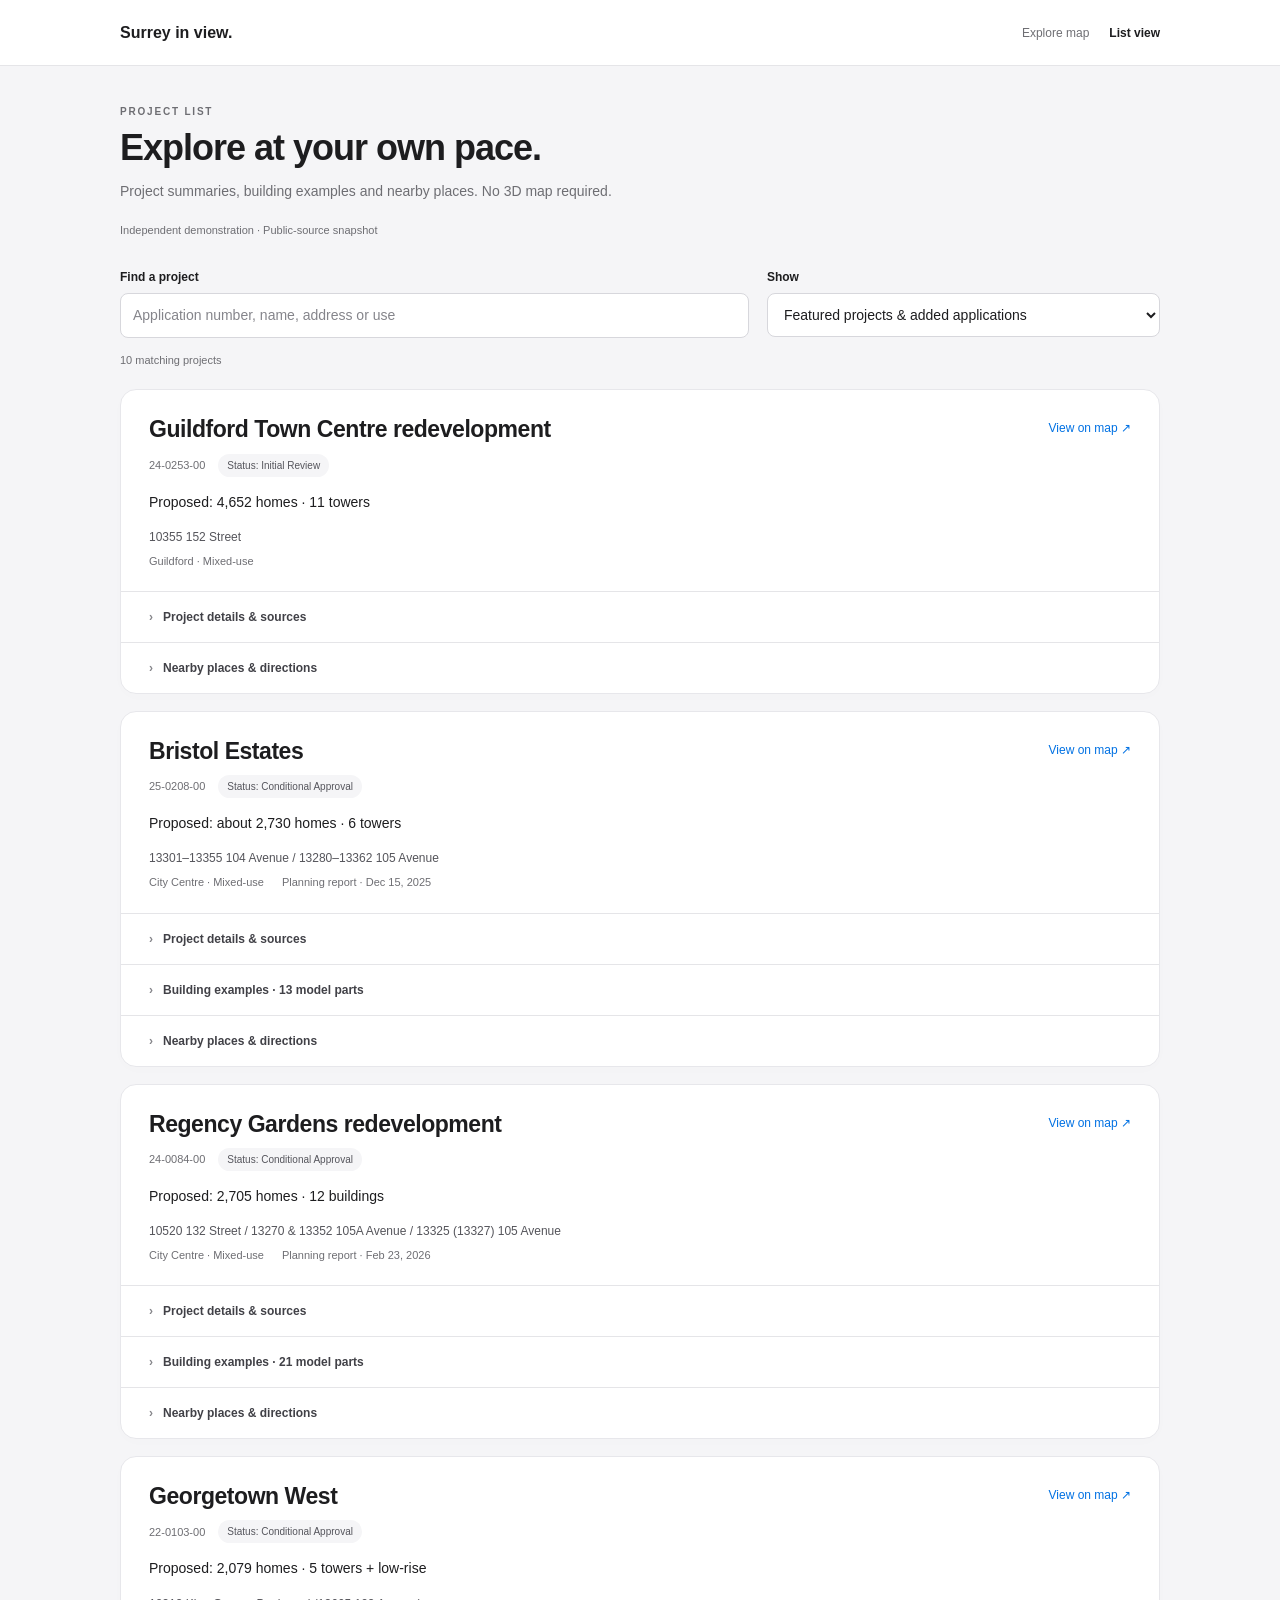
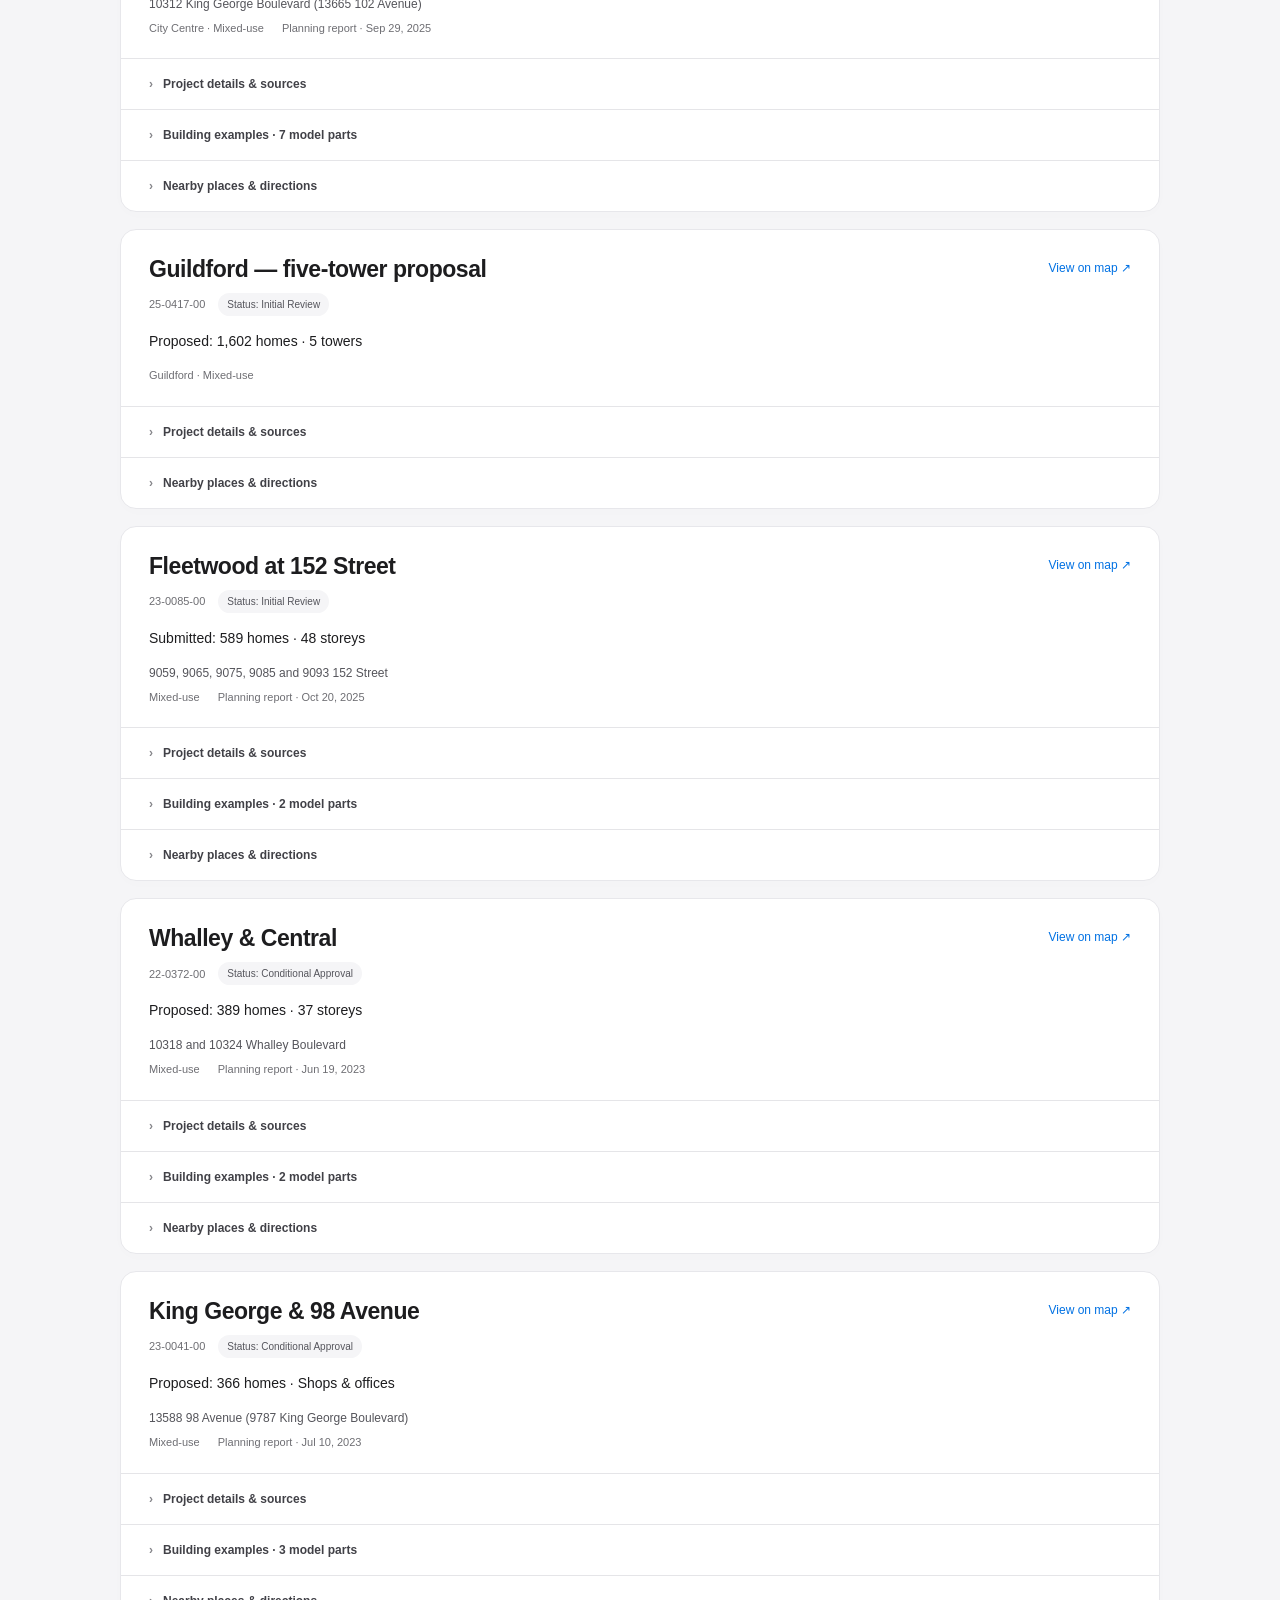
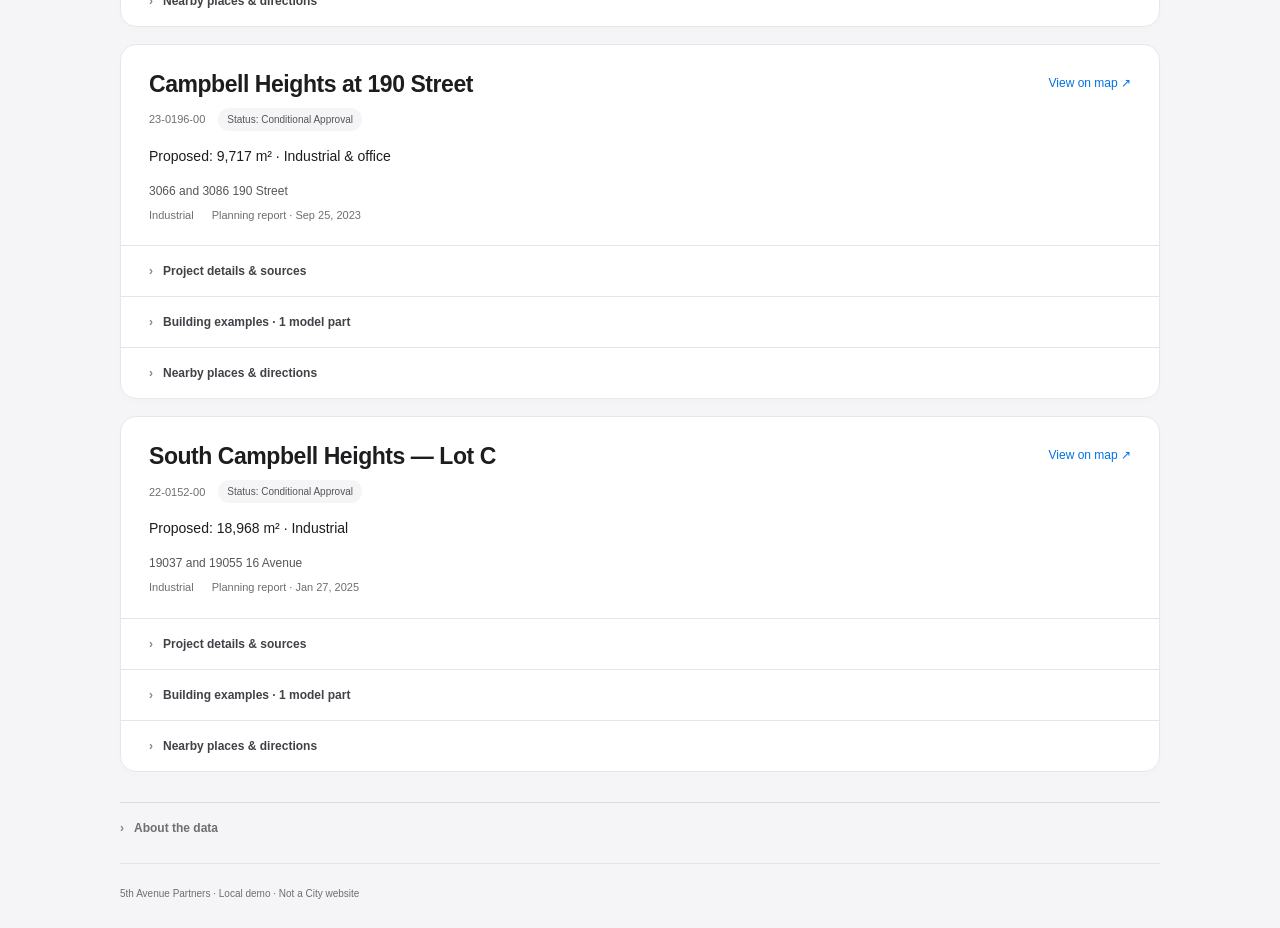
==== accessible.html @ 63f755ad "Publish read-only Surrey in view demonstration" ====
<!doctype html>
<html lang="en">
<head><meta name="robots" content="noindex,nofollow,noarchive">
  <meta charset="utf-8"><meta name="viewport" content="width=device-width,initial-scale=1">
  <title>Surrey in view · Project list</title><link rel="icon" href="data:,">
  <link rel="stylesheet" href="accessible.css"><script defer src="demo-publishing.js"></script><script defer src="nearby.js?v=20260929parks"></script><script defer src="travel-links.js"></script><script defer src="accessible.js?v=20260929parks"></script>
</head>
<body>
  <a class="skip" href="#content">Skip to project list</a>
  <header><a class="brand" href="./" data-map-link>Surrey in view.</a><nav aria-label="Demo pages"><a href="./" data-map-link>Explore map</a><a href="accessible.html" aria-current="page">List view</a></nav></header>
  <main id="content" tabindex="-1">
    <section class="intro"><p class="eyebrow">PROJECT LIST</p><h1>Explore at your own pace.</h1><p>Project summaries, building examples and nearby places. No 3D map required.</p><p id="revision" class="revision" role="status">Loading published data…</p></section>
    <section class="filters" aria-label="Find a project"><div><label for="search">Find a project</label><input type="search" id="search" placeholder="Application number, name, address or use" autocomplete="off"></div><div><label for="filter">Show</label><select id="filter"><option value="models">Featured projects & added applications</option><option value="all">All application snapshots</option></select></div></section>
    <p id="result-count" class="result-count" role="status" aria-live="polite"></p>
    <div id="project-list" aria-busy="true"></div><button id="more" type="button" hidden>Show more projects</button>
    <details class="about"><summary>About the data</summary><div><p>This is an independent demonstration, not a City website. Application records, planning reports and approximate building samples can describe different dates or stages. The samples are not approved designs or the RFP’s final project list.</p><p>Floor areas are proposed project totals, not available leasing space. Nearby distances use approximate reference points, not entrances or travel times. A published accessible bus-stop flag does not establish an accessible route to the stop.</p><p><a href="data/proposed-building-sources.json">Model sources</a> · <a href="data/amenity-sources.json">Amenity sources</a> · <a href="data/transport-sources.json">Transport sources</a></p></div></details>
  </main>
  <footer>5th Avenue Partners · Local demo · Not a City website</footer>
</body>
</html>
---- accessible.css ----
:root{font-family:-apple-system,BlinkMacSystemFont,"Segoe UI",sans-serif;color:#1d1d1f;background:#f5f5f7;font-synthesis:none;line-height:1.5;font-size:15px;--muted:#6e6e73;--blue:#0071e3;--line:#e5e5e8}*{box-sizing:border-box}body{margin:0}a{color:var(--blue)}a:focus-visible,button:focus-visible,input:focus-visible,select:focus-visible,summary:focus-visible{outline:3px solid #0071e377;outline-offset:4px}.skip{position:fixed;top:-100px;left:14px;z-index:10;background:white;padding:12px 16px;border-radius:8px}.skip:focus{top:10px}header{min-height:66px;display:flex;align-items:center;justify-content:space-between;gap:24px;padding:14px max(24px,calc((100vw - 1040px)/2));background:#fff;border-bottom:1px solid var(--line)}.brand{font-size:16px;font-weight:650;color:inherit;text-decoration:none;white-space:nowrap}nav{display:flex;gap:20px;flex-wrap:wrap}nav a{font-size:12px;text-decoration:none;color:var(--muted)}nav a[aria-current]{color:#1d1d1f;font-weight:600}nav a:hover{color:var(--blue)}main{max-width:1040px;margin:0 auto;padding:38px 0 0}.intro{max-width:760px}.eyebrow{font-size:10px;letter-spacing:1.8px;font-weight:600;color:var(--muted);margin:0 0 8px}h1{font-size:clamp(28px,4vw,36px);line-height:1.18;letter-spacing:-1px;font-weight:650;margin:0 0 12px}.intro>p:not(.eyebrow){font-size:14px;color:var(--muted);margin:0 0 14px}.intro .revision{font-size:11px!important;margin:20px 0 0!important}.revision.error{color:#a12e26!important}.filters{display:grid;grid-template-columns:1.6fr 1fr;gap:18px;margin:29px 0 14px}label{display:block;font-size:12px;font-weight:550;margin-bottom:7px}input,select{display:block;width:100%;padding:11px 12px;border:1px solid #d7d7dc;border-radius:8px;font:inherit;font-size:14px;background:white;color:inherit;min-height:44px}input::placeholder{color:#85858b}.result-count{font-size:11px;color:var(--muted);margin:0 0 21px}.project-card{background:white;border:1px solid #e7e7eb;border-radius:16px;margin:17px 0;overflow:hidden;box-shadow:0 3px 15px #11111103}.card-intro{padding:25px 28px 22px}.card-heading{display:flex;justify-content:space-between;align-items:flex-start;gap:18px}.card-heading h2{font-size:23px;line-height:1.22;letter-spacing:-.45px;font-weight:620;margin:0}.map-link{font-size:12px;white-space:nowrap;text-decoration:none;padding:4px 0}.map-link:hover{text-decoration:underline}.record-line{display:flex;gap:8px 13px;align-items:center;flex-wrap:wrap;font-size:11px;color:var(--muted);margin:10px 0 14px}.status{display:inline-block;border-radius:20px;background:#f5f5f7;color:#55555c;padding:4px 9px;font-size:10px}.record-line .staff-label{color:#526e8a}.project-summary{font-size:14px;line-height:1.65;margin:0;max-width:850px}.profile-meta{display:flex;gap:7px 18px;flex-wrap:wrap;margin:14px 0 0;font-size:11px;color:var(--muted)}.profile-meta p{margin:0}.profile-meta p.address{flex-basis:100%;font-size:12px;color:#55555b}details{border-top:1px solid var(--line)}summary{cursor:pointer;list-style:none;padding:16px 28px;font-size:12px;font-weight:550;color:#414147}summary::-webkit-details-marker{display:none}summary:before{content:'›';display:inline-block;margin-right:10px;color:#86868b;transform:rotate(0);transition:transform .15s}details[open]>summary:before{transform:rotate(90deg)}.detail-content{padding:0 28px 23px;font-size:12px;line-height:1.65}.detail-content>p{margin:4px 0 13px}.detail-content h3{font-size:13px;font-weight:600;margin:19px 0 6px}.detail-content h3:first-child{margin-top:0}.source-links{display:flex;gap:9px 19px;flex-wrap:wrap;font-size:12px}.source-links a{text-decoration:none}.source-links a:hover{text-decoration:underline}.muted{color:var(--muted)}.model-list,.nearby-list{list-style:none;padding:0;margin:0}.model-list>li,.nearby-list>li{padding:17px 0;border-bottom:1px solid #ededf0}.model-list>li:first-child,.nearby-list>li:first-child{padding-top:3px}.model-list>li:last-child,.nearby-list>li:last-child{border-bottom:0;padding-bottom:0}.model-list strong,.nearby-list strong{display:block;font-size:13px;font-weight:600}.model-list p,.nearby-list p{font-size:12px;line-height:1.6;margin:7px 0}.model-stat{color:#52525a}.model-caveat,.route-caveat{color:var(--muted);font-size:11px!important}.directions{display:flex;flex-wrap:wrap;gap:9px;margin-top:11px}.directions a{background:#f5f5f7;border:1px solid #e3e3e8;border-radius:7px;padding:7px 11px;color:var(--blue);font-size:11px;text-decoration:none}.directions a:hover{background:#edf5ff}.bus-flags{display:grid;grid-template-columns:max-content 1fr;gap:4px 12px;margin:11px 0;font-size:11px}.bus-flags dt{color:var(--muted)}.bus-flags dd{margin:0}.empty{padding:22px 0;font-size:13px;color:var(--muted)}button{font:inherit;font-size:13px;color:#1d1d1f;background:white;border:1px solid #d7d7dc;border-radius:8px;padding:11px 18px;cursor:pointer}button:hover{background:#ededf0}#more{display:block;margin:24px auto}.about{border-top:1px solid #dddde2;margin:30px 0 10px}.about summary{padding:16px 0;font-size:12px;color:var(--muted)}.about>div{font-size:12px;line-height:1.7;color:var(--muted);max-width:890px;padding-bottom:10px}.about p{margin:0 0 12px}footer{max-width:1040px;margin:0 auto;border-top:1px solid var(--line);padding:22px 0 27px;font-size:10px;color:var(--muted)}[hidden]{display:none!important}@media(max-width:1100px){main{padding:33px 24px 0}footer{margin:0 24px}}@media(max-width:650px){header{align-items:flex-start;flex-direction:column;gap:13px;padding:17px 18px}nav{gap:11px 18px}nav a{font-size:11px}main{padding:27px 16px 0}.filters{grid-template-columns:1fr;gap:14px;margin-top:25px}.intro>p:not(.eyebrow){font-size:13px}.card-intro{padding:23px 20px 19px}.card-heading{flex-direction:column;gap:8px}.card-heading h2{font-size:21px}.map-link{font-size:11px}.record-line{margin-top:9px}.project-summary{font-size:13px}summary{padding:15px 20px}.detail-content{padding:0 20px 20px}.bus-flags{grid-template-columns:1fr;gap:2px}.bus-flags dd{margin-bottom:5px}.directions{gap:7px}.directions a{padding:8px 9px}.profile-meta{gap:7px 12px}footer{margin:0 16px}}@media(prefers-reduced-motion:reduce){*{transition:none!important}}
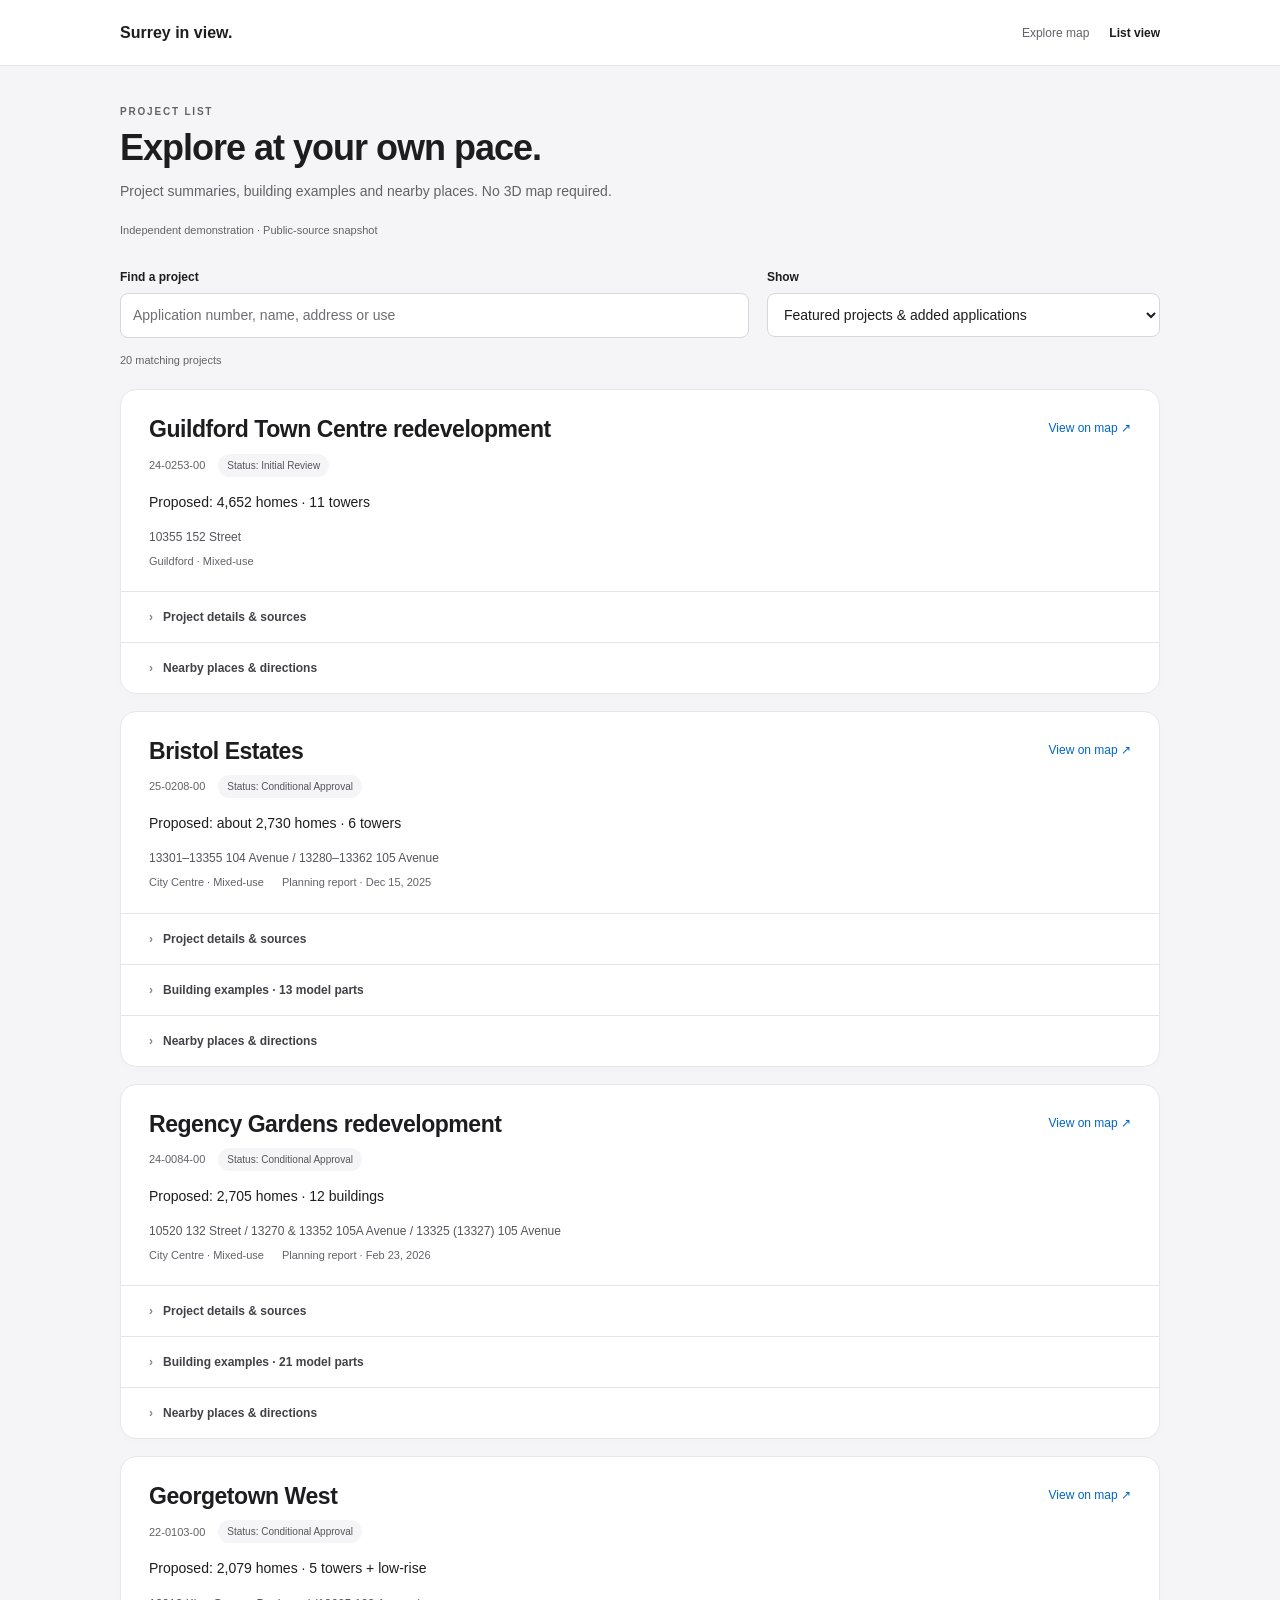
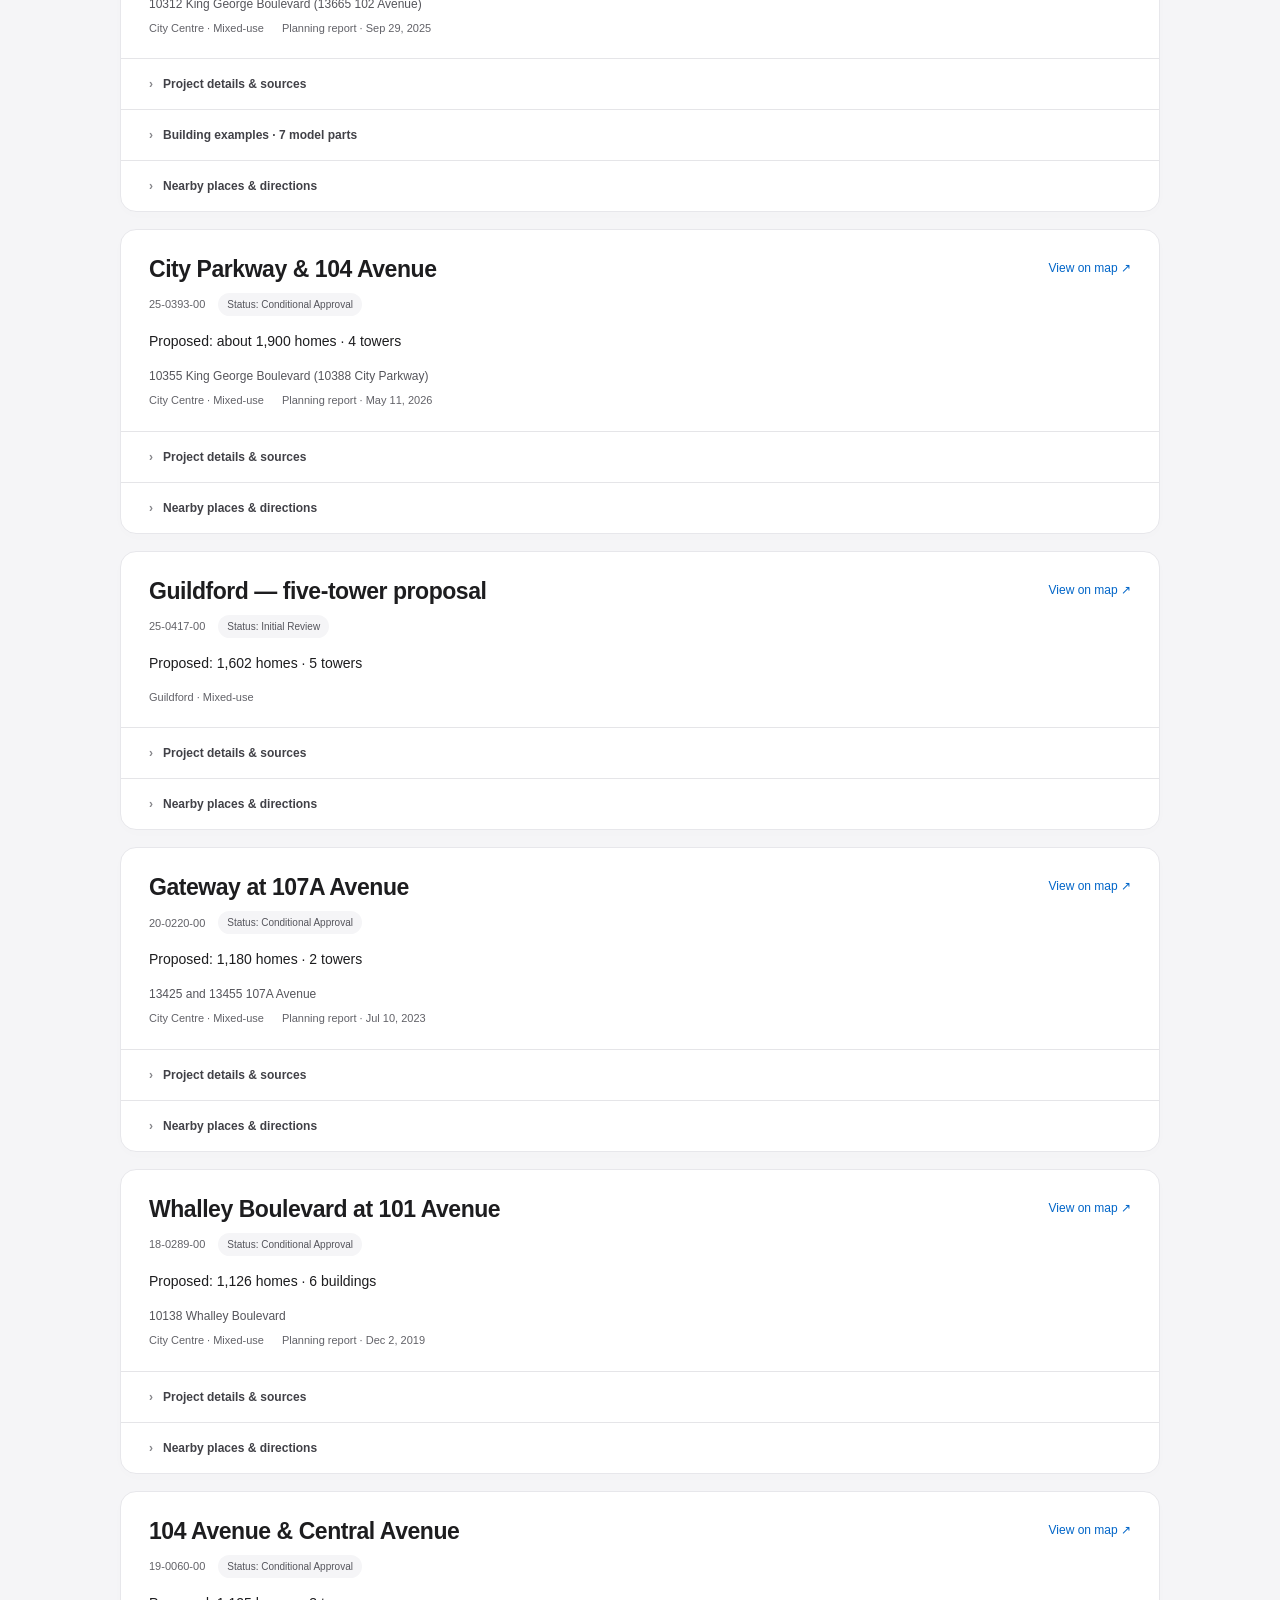
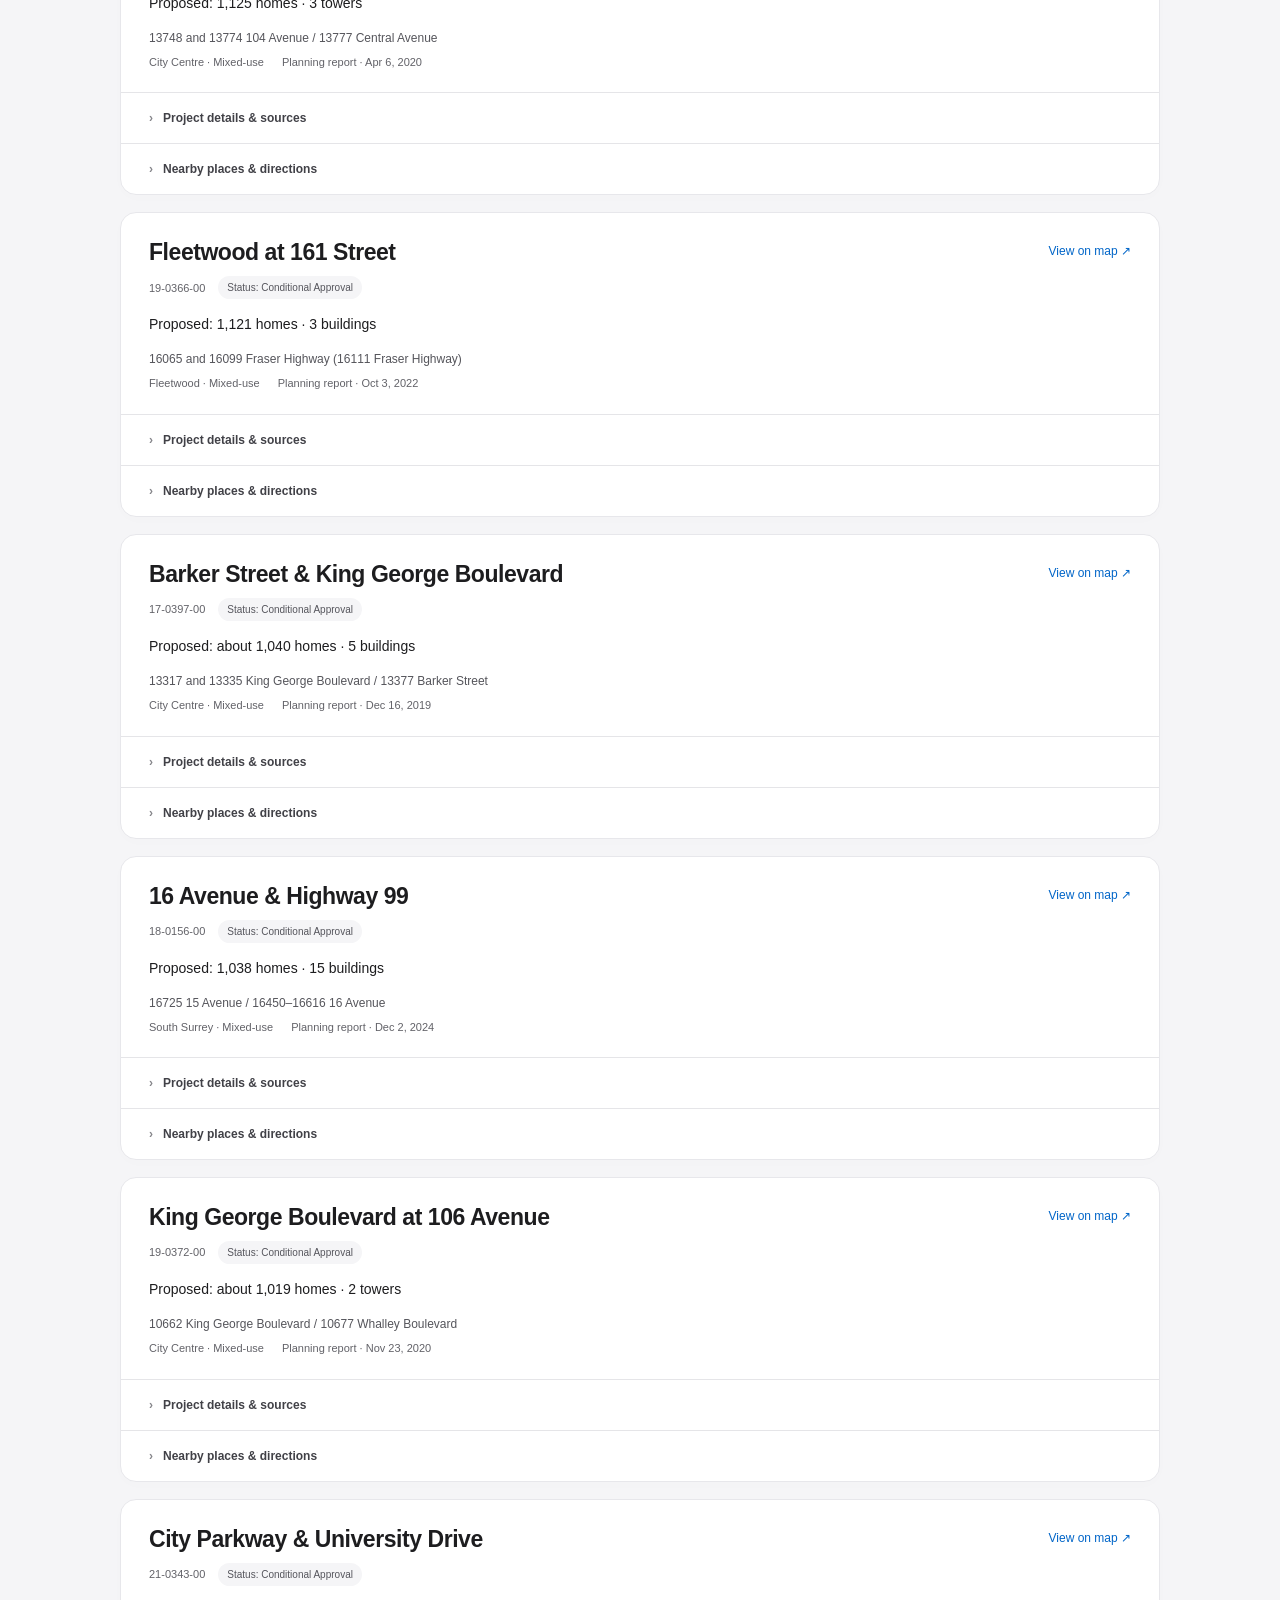
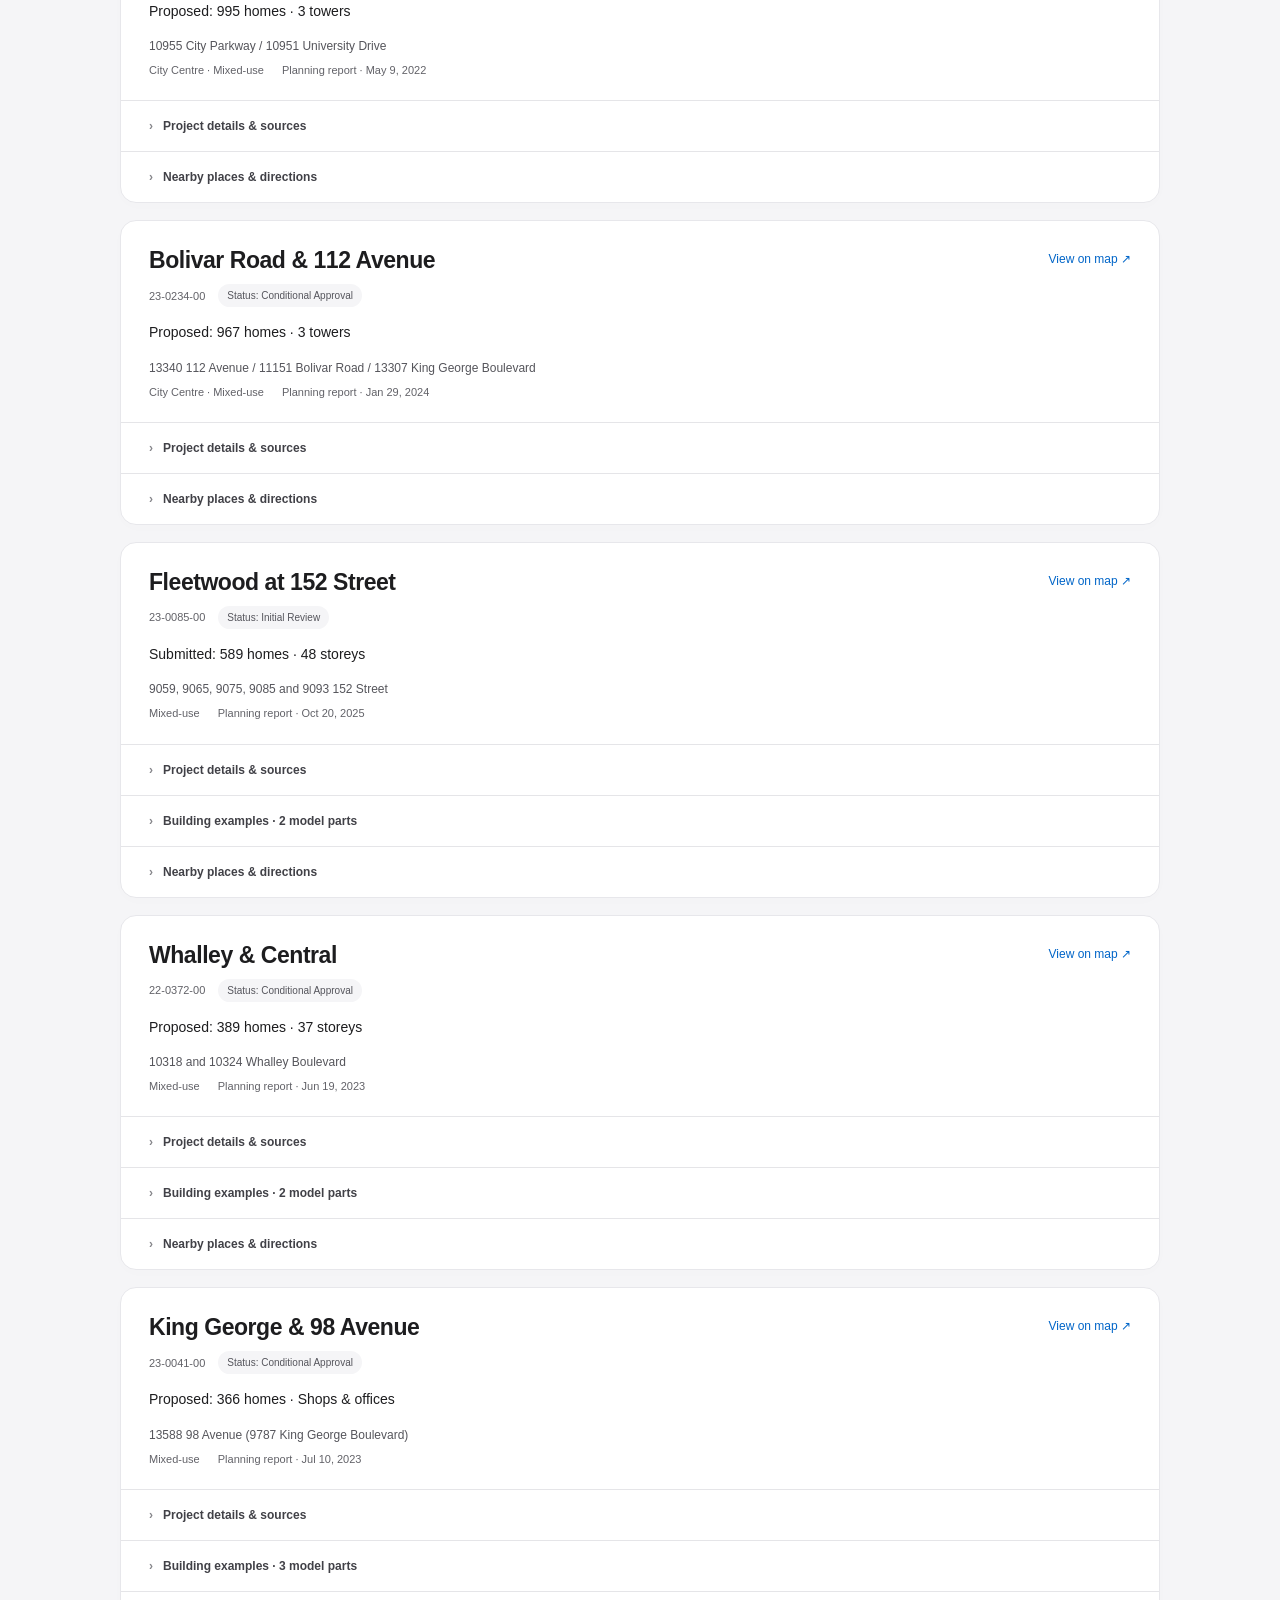
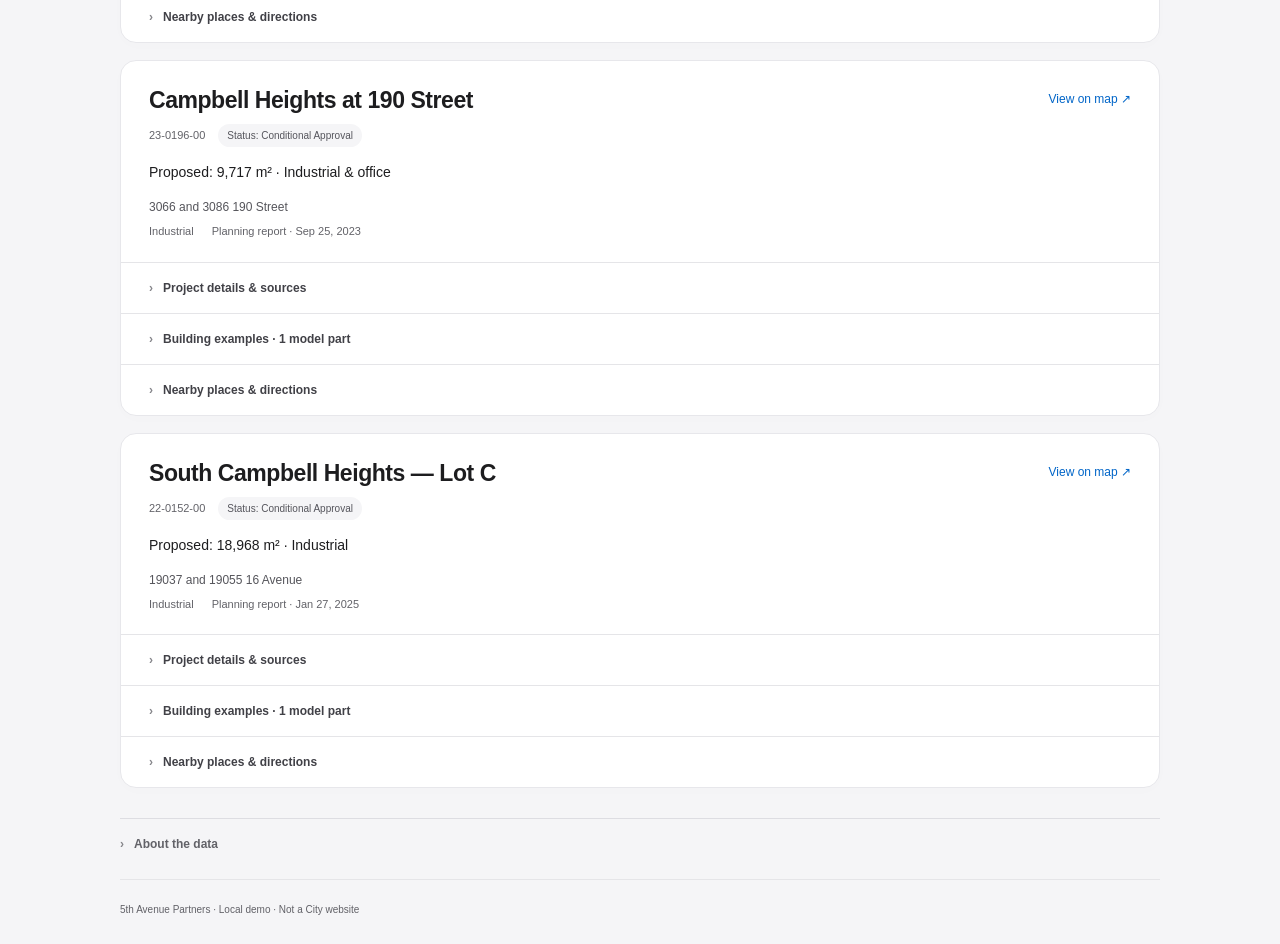
==== commit 49dae5d8: "Expand featured projects and improve mobile accessibility" ====
--- a/accessible.html
+++ b/accessible.html
@@ -3,7 +3,7 @@
 <head><meta name="robots" content="noindex,nofollow,noarchive">
   <meta charset="utf-8"><meta name="viewport" content="width=device-width,initial-scale=1">
   <title>Surrey in view · Project list</title><link rel="icon" href="data:,">
-  <link rel="stylesheet" href="accessible.css"><script defer src="demo-publishing.js"></script><script defer src="nearby.js?v=20260929parks"></script><script defer src="travel-links.js"></script><script defer src="accessible.js?v=20260929parks"></script>
+  <link rel="stylesheet" href="accessible.css?v=mobile-aa-final-20260929"><script defer src="demo-publishing.js"></script><script defer src="nearby.js?v=20260929parks"></script><script defer src="travel-links.js"></script><script defer src="accessible.js?v=mobile-aa-final-20260929"></script>
 </head>
 <body>
   <a class="skip" href="#content">Skip to project list</a>
@@ -14,7 +14,7 @@
     <p id="result-count" class="result-count" role="status" aria-live="polite"></p>
     <div id="project-list" aria-busy="true"></div><button id="more" type="button" hidden>Show more projects</button>
     <details class="about"><summary>About the data</summary><div><p>This is an independent demonstration, not a City website. Application records, planning reports and approximate building samples can describe different dates or stages. The samples are not approved designs or the RFP’s final project list.</p><p>Floor areas are proposed project totals, not available leasing space. Nearby distances use approximate reference points, not entrances or travel times. A published accessible bus-stop flag does not establish an accessible route to the stop.</p><p><a href="data/proposed-building-sources.json">Model sources</a> · <a href="data/amenity-sources.json">Amenity sources</a> · <a href="data/transport-sources.json">Transport sources</a></p></div></details>
-  </main>
+  <noscript><p>JavaScript is needed to load the project list. <a href="data/developments.geojson">Download the public project data</a>.</p></noscript></main>
   <footer>5th Avenue Partners · Local demo · Not a City website</footer>
 </body>
 </html>
--- a/accessible.css
+++ b/accessible.css
@@ -1 +1,9 @@
-:root{font-family:-apple-system,BlinkMacSystemFont,"Segoe UI",sans-serif;color:#1d1d1f;background:#f5f5f7;font-synthesis:none;line-height:1.5;font-size:15px;--muted:#6e6e73;--blue:#0071e3;--line:#e5e5e8}*{box-sizing:border-box}body{margin:0}a{color:var(--blue)}a:focus-visible,button:focus-visible,input:focus-visible,select:focus-visible,summary:focus-visible{outline:3px solid #0071e377;outline-offset:4px}.skip{position:fixed;top:-100px;left:14px;z-index:10;background:white;padding:12px 16px;border-radius:8px}.skip:focus{top:10px}header{min-height:66px;display:flex;align-items:center;justify-content:space-between;gap:24px;padding:14px max(24px,calc((100vw - 1040px)/2));background:#fff;border-bottom:1px solid var(--line)}.brand{font-size:16px;font-weight:650;color:inherit;text-decoration:none;white-space:nowrap}nav{display:flex;gap:20px;flex-wrap:wrap}nav a{font-size:12px;text-decoration:none;color:var(--muted)}nav a[aria-current]{color:#1d1d1f;font-weight:600}nav a:hover{color:var(--blue)}main{max-width:1040px;margin:0 auto;padding:38px 0 0}.intro{max-width:760px}.eyebrow{font-size:10px;letter-spacing:1.8px;font-weight:600;color:var(--muted);margin:0 0 8px}h1{font-size:clamp(28px,4vw,36px);line-height:1.18;letter-spacing:-1px;font-weight:650;margin:0 0 12px}.intro>p:not(.eyebrow){font-size:14px;color:var(--muted);margin:0 0 14px}.intro .revision{font-size:11px!important;margin:20px 0 0!important}.revision.error{color:#a12e26!important}.filters{display:grid;grid-template-columns:1.6fr 1fr;gap:18px;margin:29px 0 14px}label{display:block;font-size:12px;font-weight:550;margin-bottom:7px}input,select{display:block;width:100%;padding:11px 12px;border:1px solid #d7d7dc;border-radius:8px;font:inherit;font-size:14px;background:white;color:inherit;min-height:44px}input::placeholder{color:#85858b}.result-count{font-size:11px;color:var(--muted);margin:0 0 21px}.project-card{background:white;border:1px solid #e7e7eb;border-radius:16px;margin:17px 0;overflow:hidden;box-shadow:0 3px 15px #11111103}.card-intro{padding:25px 28px 22px}.card-heading{display:flex;justify-content:space-between;align-items:flex-start;gap:18px}.card-heading h2{font-size:23px;line-height:1.22;letter-spacing:-.45px;font-weight:620;margin:0}.map-link{font-size:12px;white-space:nowrap;text-decoration:none;padding:4px 0}.map-link:hover{text-decoration:underline}.record-line{display:flex;gap:8px 13px;align-items:center;flex-wrap:wrap;font-size:11px;color:var(--muted);margin:10px 0 14px}.status{display:inline-block;border-radius:20px;background:#f5f5f7;color:#55555c;padding:4px 9px;font-size:10px}.record-line .staff-label{color:#526e8a}.project-summary{font-size:14px;line-height:1.65;margin:0;max-width:850px}.profile-meta{display:flex;gap:7px 18px;flex-wrap:wrap;margin:14px 0 0;font-size:11px;color:var(--muted)}.profile-meta p{margin:0}.profile-meta p.address{flex-basis:100%;font-size:12px;color:#55555b}details{border-top:1px solid var(--line)}summary{cursor:pointer;list-style:none;padding:16px 28px;font-size:12px;font-weight:550;color:#414147}summary::-webkit-details-marker{display:none}summary:before{content:'›';display:inline-block;margin-right:10px;color:#86868b;transform:rotate(0);transition:transform .15s}details[open]>summary:before{transform:rotate(90deg)}.detail-content{padding:0 28px 23px;font-size:12px;line-height:1.65}.detail-content>p{margin:4px 0 13px}.detail-content h3{font-size:13px;font-weight:600;margin:19px 0 6px}.detail-content h3:first-child{margin-top:0}.source-links{display:flex;gap:9px 19px;flex-wrap:wrap;font-size:12px}.source-links a{text-decoration:none}.source-links a:hover{text-decoration:underline}.muted{color:var(--muted)}.model-list,.nearby-list{list-style:none;padding:0;margin:0}.model-list>li,.nearby-list>li{padding:17px 0;border-bottom:1px solid #ededf0}.model-list>li:first-child,.nearby-list>li:first-child{padding-top:3px}.model-list>li:last-child,.nearby-list>li:last-child{border-bottom:0;padding-bottom:0}.model-list strong,.nearby-list strong{display:block;font-size:13px;font-weight:600}.model-list p,.nearby-list p{font-size:12px;line-height:1.6;margin:7px 0}.model-stat{color:#52525a}.model-caveat,.route-caveat{color:var(--muted);font-size:11px!important}.directions{display:flex;flex-wrap:wrap;gap:9px;margin-top:11px}.directions a{background:#f5f5f7;border:1px solid #e3e3e8;border-radius:7px;padding:7px 11px;color:var(--blue);font-size:11px;text-decoration:none}.directions a:hover{background:#edf5ff}.bus-flags{display:grid;grid-template-columns:max-content 1fr;gap:4px 12px;margin:11px 0;font-size:11px}.bus-flags dt{color:var(--muted)}.bus-flags dd{margin:0}.empty{padding:22px 0;font-size:13px;color:var(--muted)}button{font:inherit;font-size:13px;color:#1d1d1f;background:white;border:1px solid #d7d7dc;border-radius:8px;padding:11px 18px;cursor:pointer}button:hover{background:#ededf0}#more{display:block;margin:24px auto}.about{border-top:1px solid #dddde2;margin:30px 0 10px}.about summary{padding:16px 0;font-size:12px;color:var(--muted)}.about>div{font-size:12px;line-height:1.7;color:var(--muted);max-width:890px;padding-bottom:10px}.about p{margin:0 0 12px}footer{max-width:1040px;margin:0 auto;border-top:1px solid var(--line);padding:22px 0 27px;font-size:10px;color:var(--muted)}[hidden]{display:none!important}@media(max-width:1100px){main{padding:33px 24px 0}footer{margin:0 24px}}@media(max-width:650px){header{align-items:flex-start;flex-direction:column;gap:13px;padding:17px 18px}nav{gap:11px 18px}nav a{font-size:11px}main{padding:27px 16px 0}.filters{grid-template-columns:1fr;gap:14px;margin-top:25px}.intro>p:not(.eyebrow){font-size:13px}.card-intro{padding:23px 20px 19px}.card-heading{flex-direction:column;gap:8px}.card-heading h2{font-size:21px}.map-link{font-size:11px}.record-line{margin-top:9px}.project-summary{font-size:13px}summary{padding:15px 20px}.detail-content{padding:0 20px 20px}.bus-flags{grid-template-columns:1fr;gap:2px}.bus-flags dd{margin-bottom:5px}.directions{gap:7px}.directions a{padding:8px 9px}.profile-meta{gap:7px 12px}footer{margin:0 16px}}@media(prefers-reduced-motion:reduce){*{transition:none!important}}
+:root{font-family:-apple-system,BlinkMacSystemFont,"Segoe UI",sans-serif;color:#1d1d1f;background:#f5f5f7;font-synthesis:none;line-height:1.5;font-size:15px;--muted:#626268;--blue:#0065c8;--line:#e5e5e8}*{box-sizing:border-box}body{margin:0}a{color:var(--blue)}a:focus-visible,button:focus-visible,input:focus-visible,select:focus-visible,summary:focus-visible{outline:3px solid #005bb5;outline-offset:4px}.skip{position:fixed;top:-100px;left:14px;z-index:10;background:white;padding:12px 16px;border-radius:8px}.skip:focus{top:10px}header{min-height:66px;display:flex;align-items:center;justify-content:space-between;gap:24px;padding:14px max(24px,calc((100vw - 1040px)/2));background:#fff;border-bottom:1px solid var(--line)}.brand{font-size:16px;font-weight:650;color:inherit;text-decoration:none;white-space:nowrap}nav{display:flex;gap:20px;flex-wrap:wrap}nav a{font-size:12px;text-decoration:none;color:var(--muted)}nav a[aria-current]{color:#1d1d1f;font-weight:600}nav a:hover{color:var(--blue)}main{max-width:1040px;margin:0 auto;padding:38px 0 0}.intro{max-width:760px}.eyebrow{font-size:10px;letter-spacing:1.8px;font-weight:600;color:var(--muted);margin:0 0 8px}h1{font-size:clamp(28px,4vw,36px);line-height:1.18;letter-spacing:-1px;font-weight:650;margin:0 0 12px}.intro>p:not(.eyebrow){font-size:14px;color:var(--muted);margin:0 0 14px}.intro .revision{font-size:11px!important;margin:20px 0 0!important}.revision.error{color:#a12e26!important}.filters{display:grid;grid-template-columns:1.6fr 1fr;gap:18px;margin:29px 0 14px}label{display:block;font-size:12px;font-weight:550;margin-bottom:7px}input,select{display:block;width:100%;padding:11px 12px;border:1px solid #d7d7dc;border-radius:8px;font:inherit;font-size:14px;background:white;color:inherit;min-height:44px}input::placeholder{color:#6e6e73;opacity:1}.result-count{font-size:11px;color:var(--muted);margin:0 0 21px}.project-card{background:white;border:1px solid #e7e7eb;border-radius:16px;margin:17px 0;overflow:hidden;box-shadow:0 3px 15px #11111103}.card-intro{padding:25px 28px 22px}.card-heading{display:flex;justify-content:space-between;align-items:flex-start;gap:18px}.card-heading h2{font-size:23px;line-height:1.22;letter-spacing:-.45px;font-weight:620;margin:0}.map-link{font-size:12px;white-space:nowrap;text-decoration:none;padding:4px 0}.map-link:hover{text-decoration:underline}.record-line{display:flex;gap:8px 13px;align-items:center;flex-wrap:wrap;font-size:11px;color:var(--muted);margin:10px 0 14px}.status{display:inline-block;border-radius:20px;background:#f5f5f7;color:#55555c;padding:4px 9px;font-size:10px}.record-line .staff-label{color:#526e8a}.project-summary{font-size:14px;line-height:1.65;margin:0;max-width:850px}.profile-meta{display:flex;gap:7px 18px;flex-wrap:wrap;margin:14px 0 0;font-size:11px;color:var(--muted)}.profile-meta p{margin:0}.profile-meta p.address{flex-basis:100%;font-size:12px;color:#55555b}details{border-top:1px solid var(--line)}summary{cursor:pointer;list-style:none;padding:16px 28px;font-size:12px;font-weight:550;color:#414147}summary::-webkit-details-marker{display:none}summary:before{content:'›';display:inline-block;margin-right:10px;color:#86868b;transform:rotate(0);transition:transform .15s}details[open]>summary:before{transform:rotate(90deg)}.detail-content{padding:0 28px 23px;font-size:12px;line-height:1.65}.detail-content>p{margin:4px 0 13px}.detail-content h3{font-size:13px;font-weight:600;margin:19px 0 6px}.detail-content h3:first-child{margin-top:0}.source-links{display:flex;gap:9px 19px;flex-wrap:wrap;font-size:12px}.source-links a{text-decoration:none}.source-links a:hover{text-decoration:underline}.muted{color:var(--muted)}.model-list,.nearby-list{list-style:none;padding:0;margin:0}.model-list>li,.nearby-list>li{padding:17px 0;border-bottom:1px solid #ededf0}.model-list>li:first-child,.nearby-list>li:first-child{padding-top:3px}.model-list>li:last-child,.nearby-list>li:last-child{border-bottom:0;padding-bottom:0}.model-list strong,.nearby-list strong{display:block;font-size:13px;font-weight:600}.model-list p,.nearby-list p{font-size:12px;line-height:1.6;margin:7px 0}.model-stat{color:#52525a}.model-caveat,.route-caveat{color:var(--muted);font-size:11px!important}.directions{display:flex;flex-wrap:wrap;gap:9px;margin-top:11px}.directions a{background:#f5f5f7;border:1px solid #e3e3e8;border-radius:7px;padding:7px 11px;color:var(--blue);font-size:11px;text-decoration:none}.directions a:hover{background:#edf5ff}.bus-flags{display:grid;grid-template-columns:max-content 1fr;gap:4px 12px;margin:11px 0;font-size:11px}.bus-flags dt{color:var(--muted)}.bus-flags dd{margin:0}.empty{padding:22px 0;font-size:13px;color:var(--muted)}button{font:inherit;font-size:13px;color:#1d1d1f;background:white;border:1px solid #d7d7dc;border-radius:8px;padding:11px 18px;cursor:pointer}button:hover{background:#ededf0}#more{display:block;margin:24px auto}.about{border-top:1px solid #dddde2;margin:30px 0 10px}.about summary{padding:16px 0;font-size:12px;color:var(--muted)}.about>div{font-size:12px;line-height:1.7;color:var(--muted);max-width:890px;padding-bottom:10px}.about p{margin:0 0 12px}footer{max-width:1040px;margin:0 auto;border-top:1px solid var(--line);padding:22px 0 27px;font-size:10px;color:var(--muted)}[hidden]{display:none!important}@media(max-width:1100px){main{padding:33px 24px 0}footer{margin:0 24px}}@media(max-width:650px){header{align-items:flex-start;flex-direction:column;gap:13px;padding:17px 18px}nav{gap:11px 18px}nav a{font-size:11px}main{padding:27px 16px 0}.filters{grid-template-columns:1fr;gap:14px;margin-top:25px}.intro>p:not(.eyebrow){font-size:13px}.card-intro{padding:23px 20px 19px}.card-heading{flex-direction:column;gap:8px}.card-heading h2{font-size:21px}.map-link{font-size:11px}.record-line{margin-top:9px}.project-summary{font-size:13px}summary{padding:15px 20px}.detail-content{padding:0 20px 20px}.bus-flags{grid-template-columns:1fr;gap:2px}.bus-flags dd{margin-bottom:5px}.directions{gap:7px}.directions a{padding:8px 9px}.profile-meta{gap:7px 12px}footer{margin:0 16px}}@media(prefers-reduced-motion:reduce){*{transition:none!important}}
+
+/* Keep text and keyboard controls usable at enlarged text sizes and on phones. */
+.project-card,.filters>div,.card-heading>div{min-width:0}.project-card{overflow-wrap:anywhere}
+:focus-visible{outline:3px solid #005bb5;outline-offset:4px}
+.detail-content strong:focus-visible{outline-offset:3px}
+.directions a{min-height:40px;display:inline-flex;align-items:center}
+@media(max-width:650px){input,select{font-size:16px}.directions a{min-height:44px}nav a{display:inline-flex;align-items:center;min-height:32px}.map-link{min-height:32px;display:inline-flex;align-items:center}}
+@media(forced-colors:active){a,button,summary,input,select{forced-color-adjust:auto}.project-card{border-color:CanvasText}:focus-visible{outline-color:Highlight}}
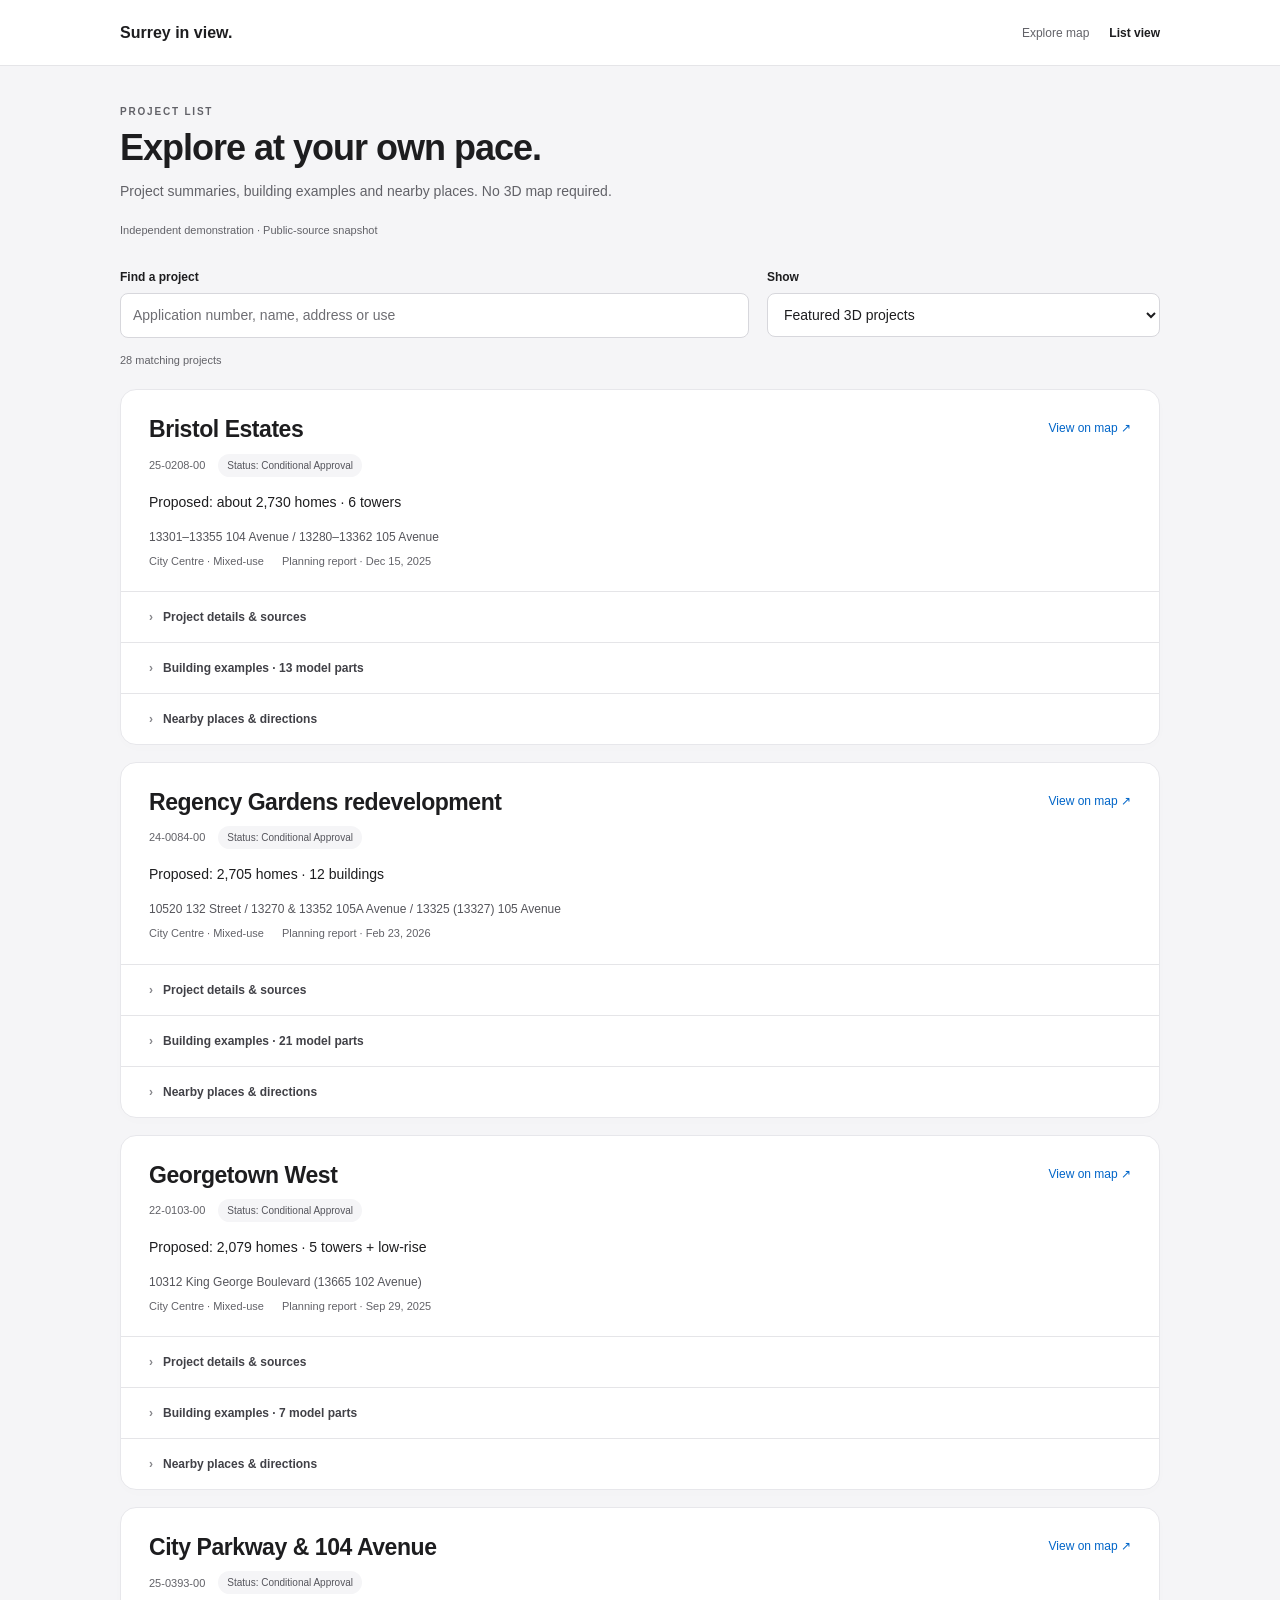
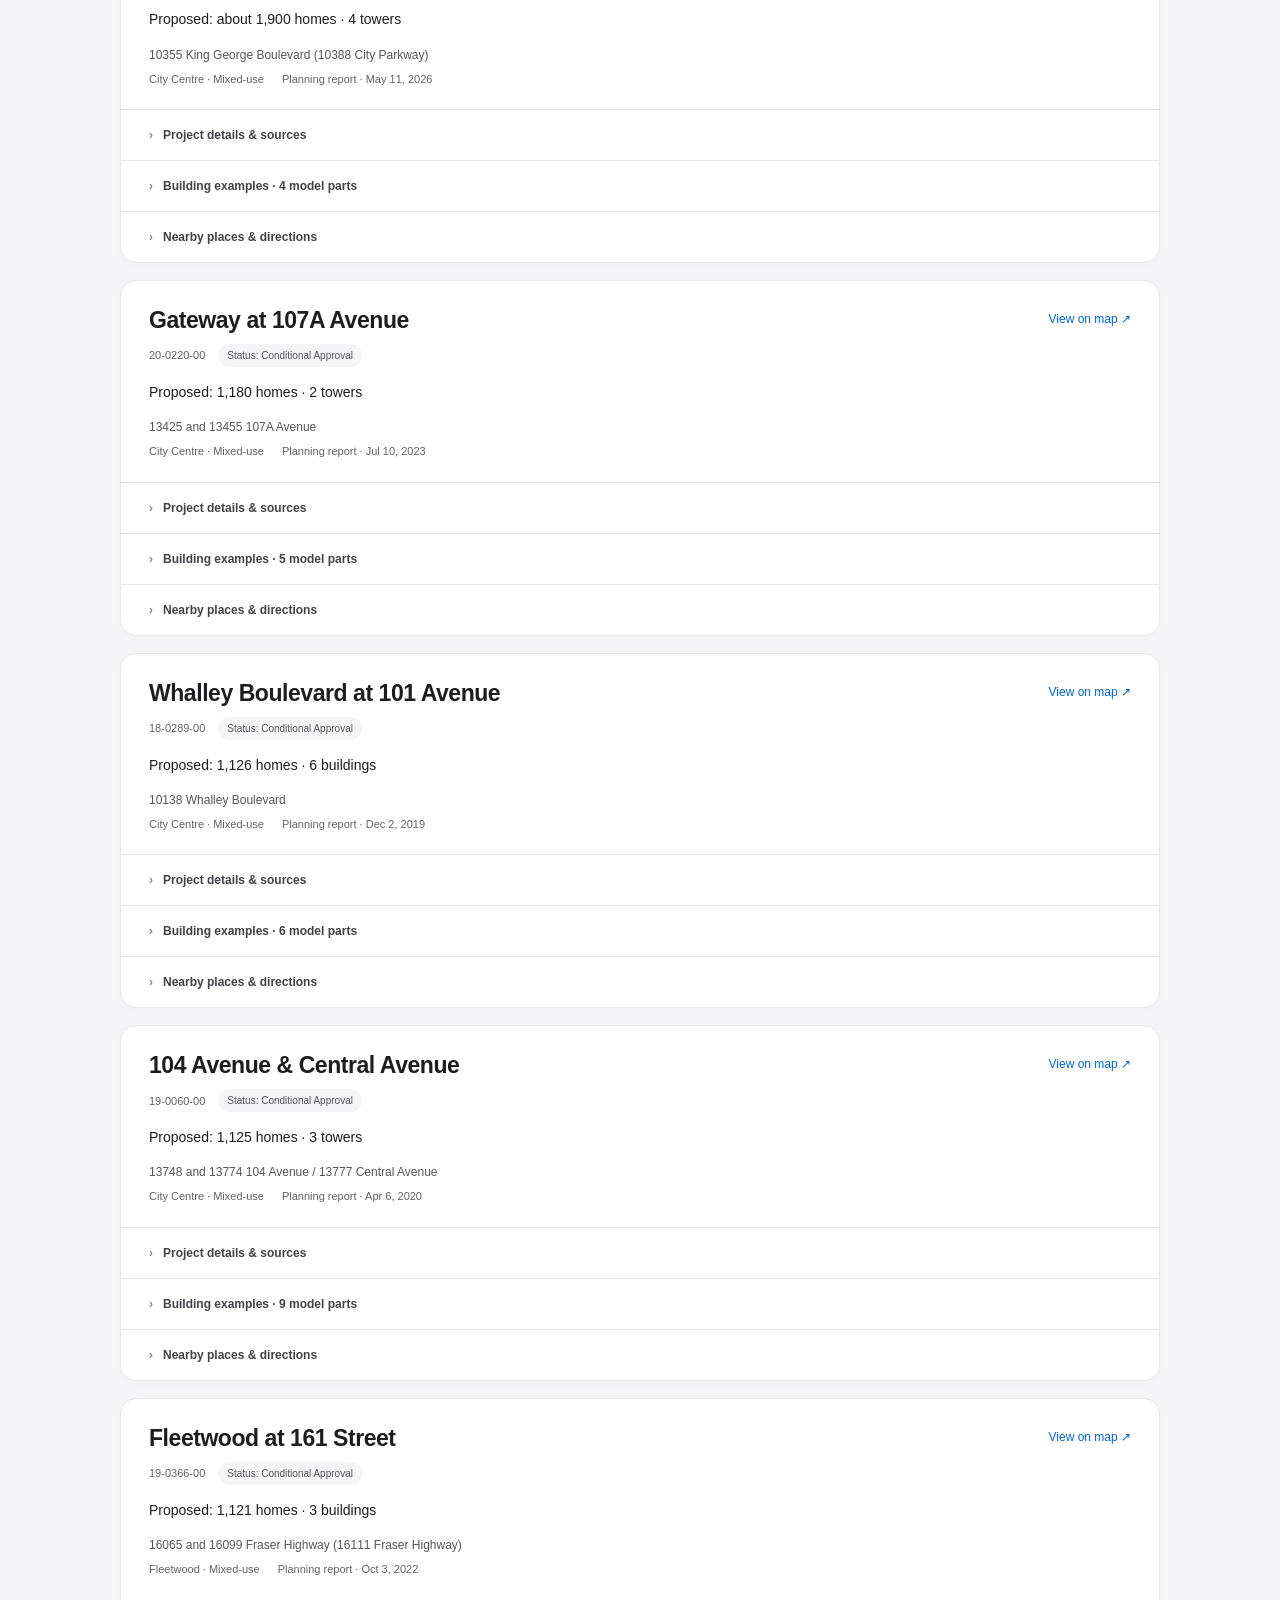
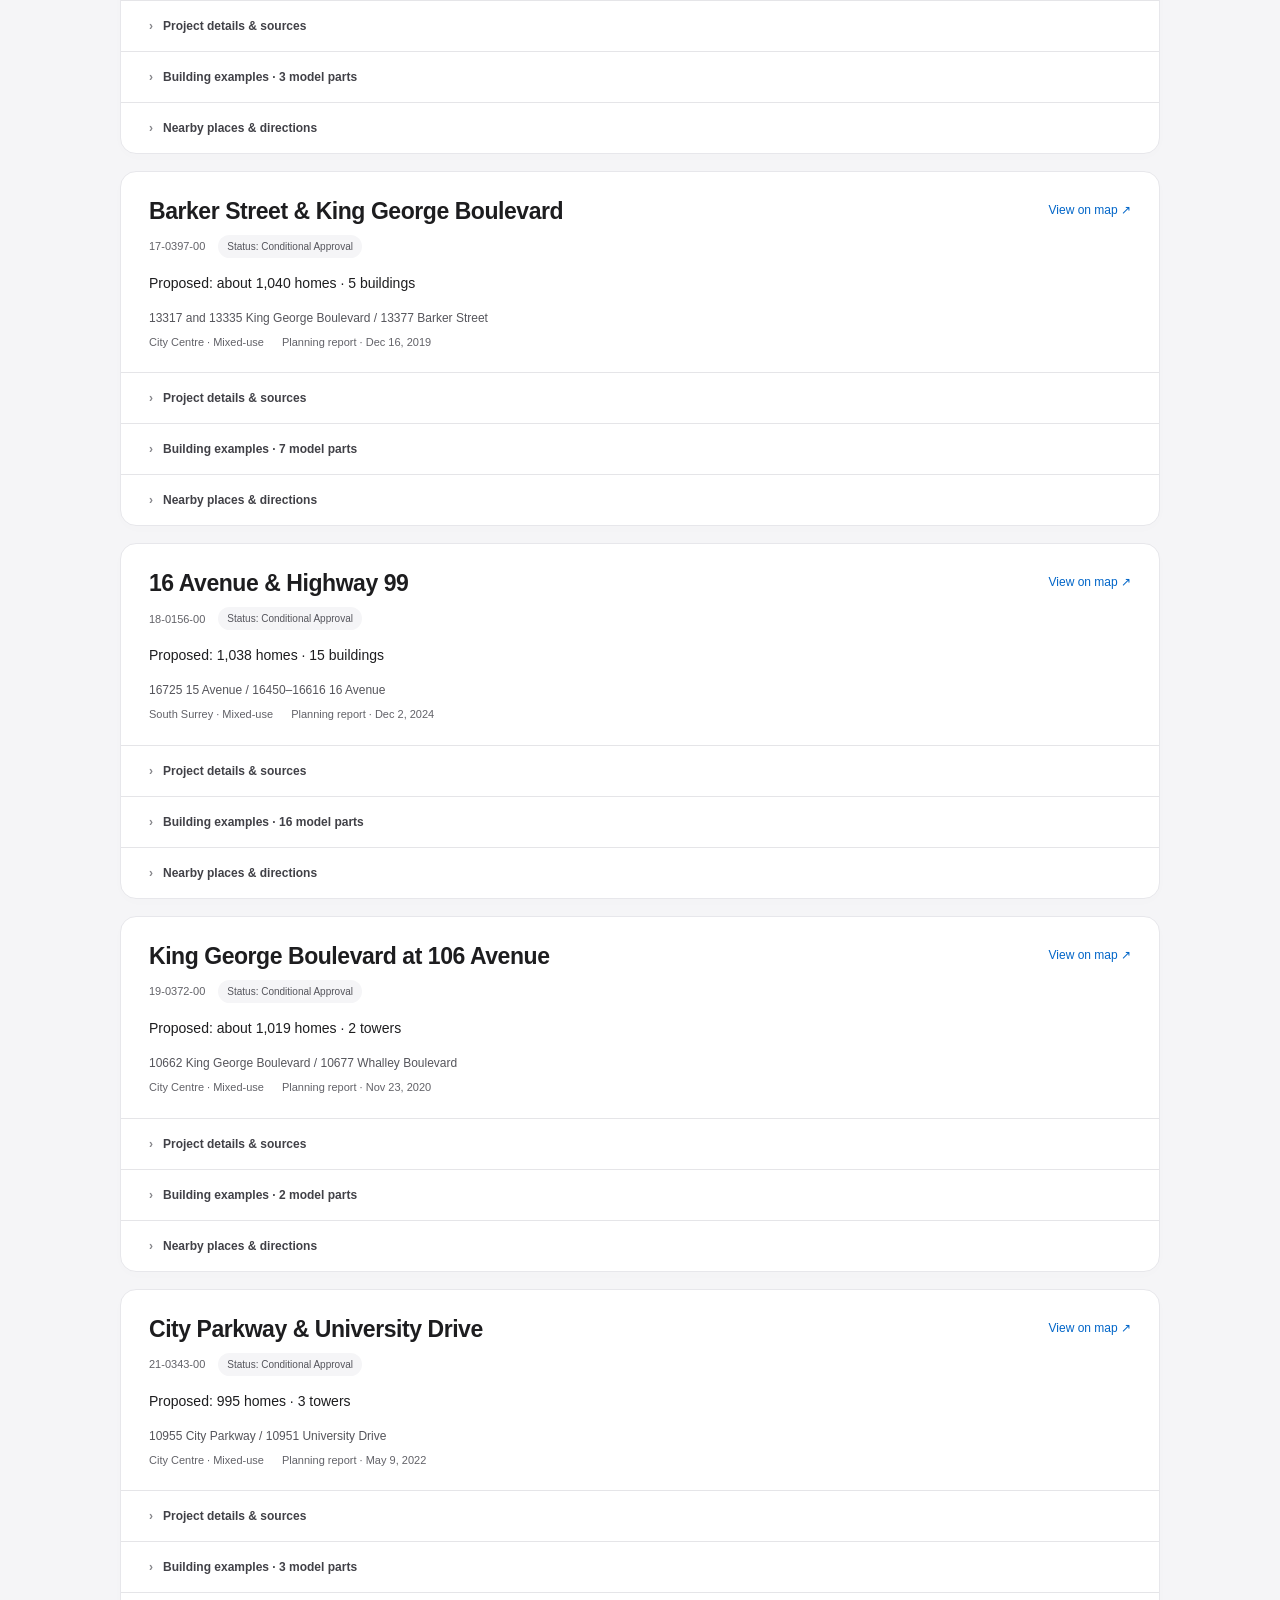
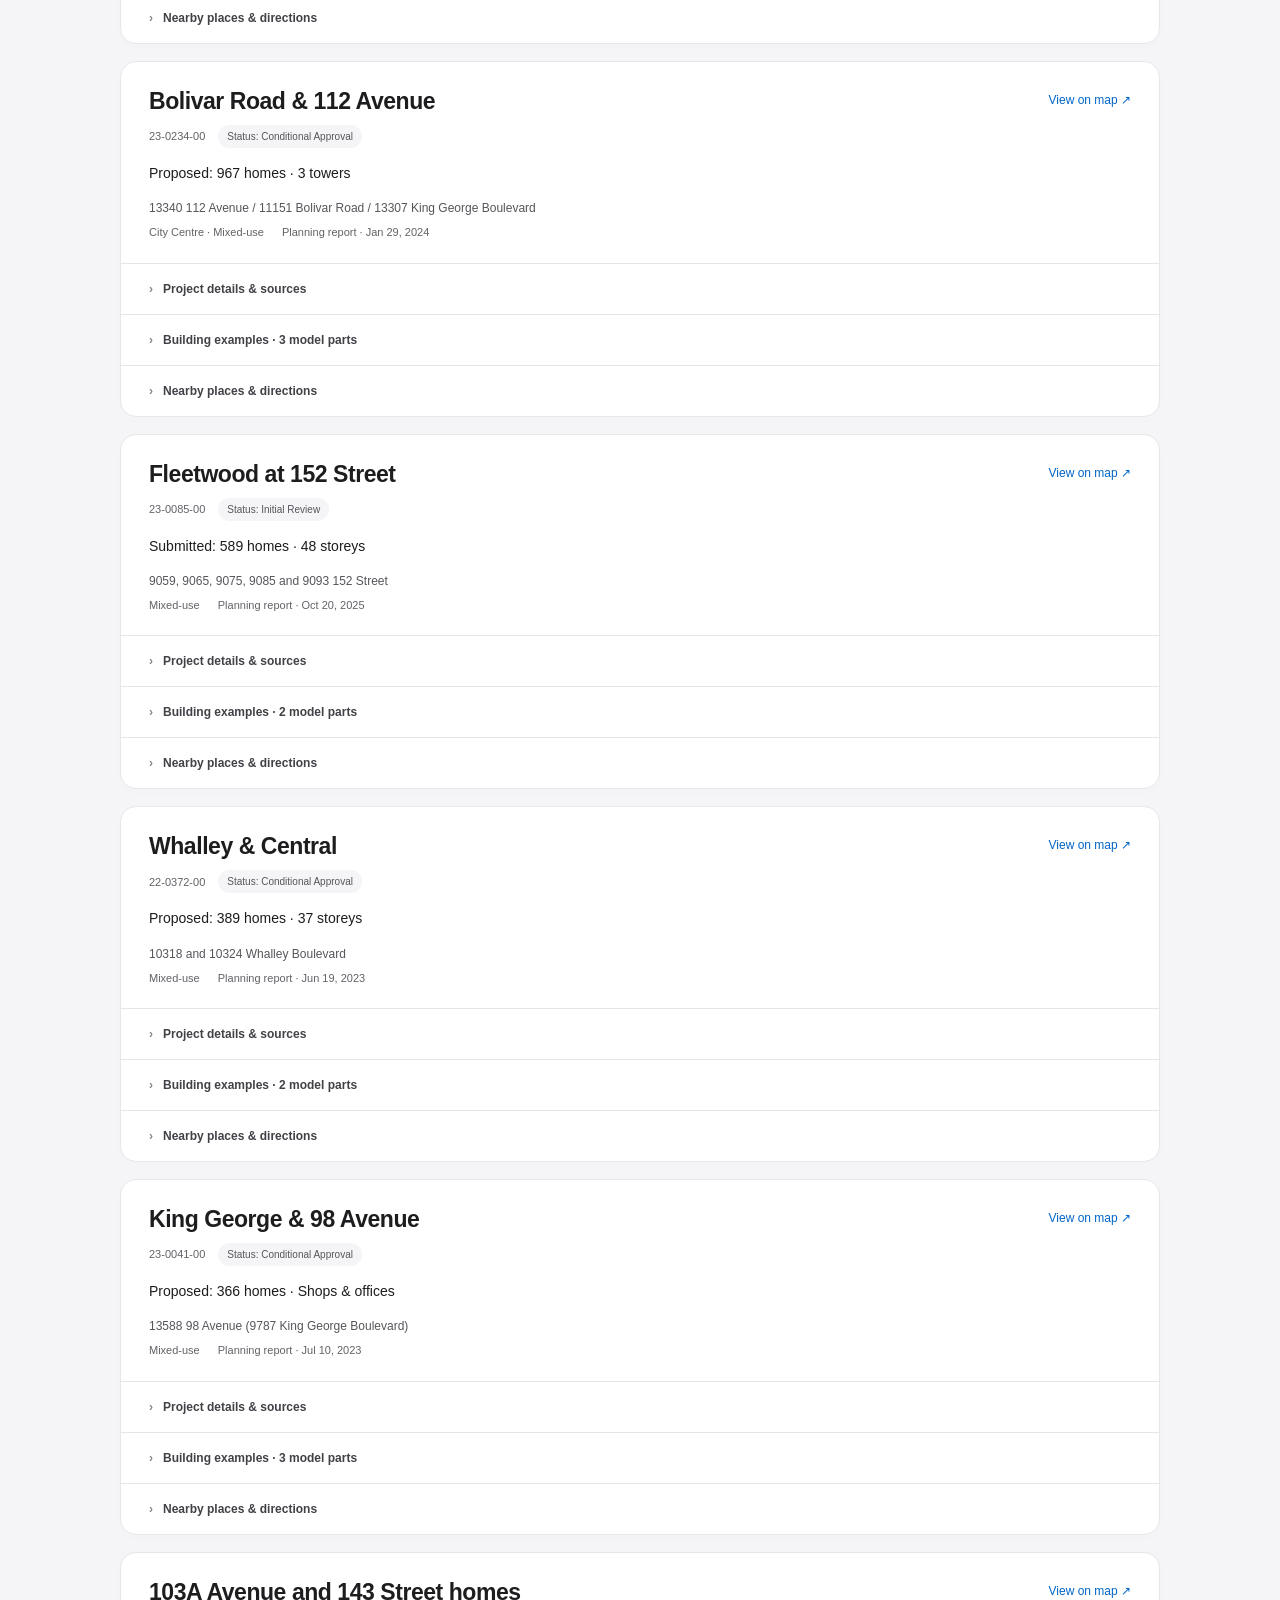
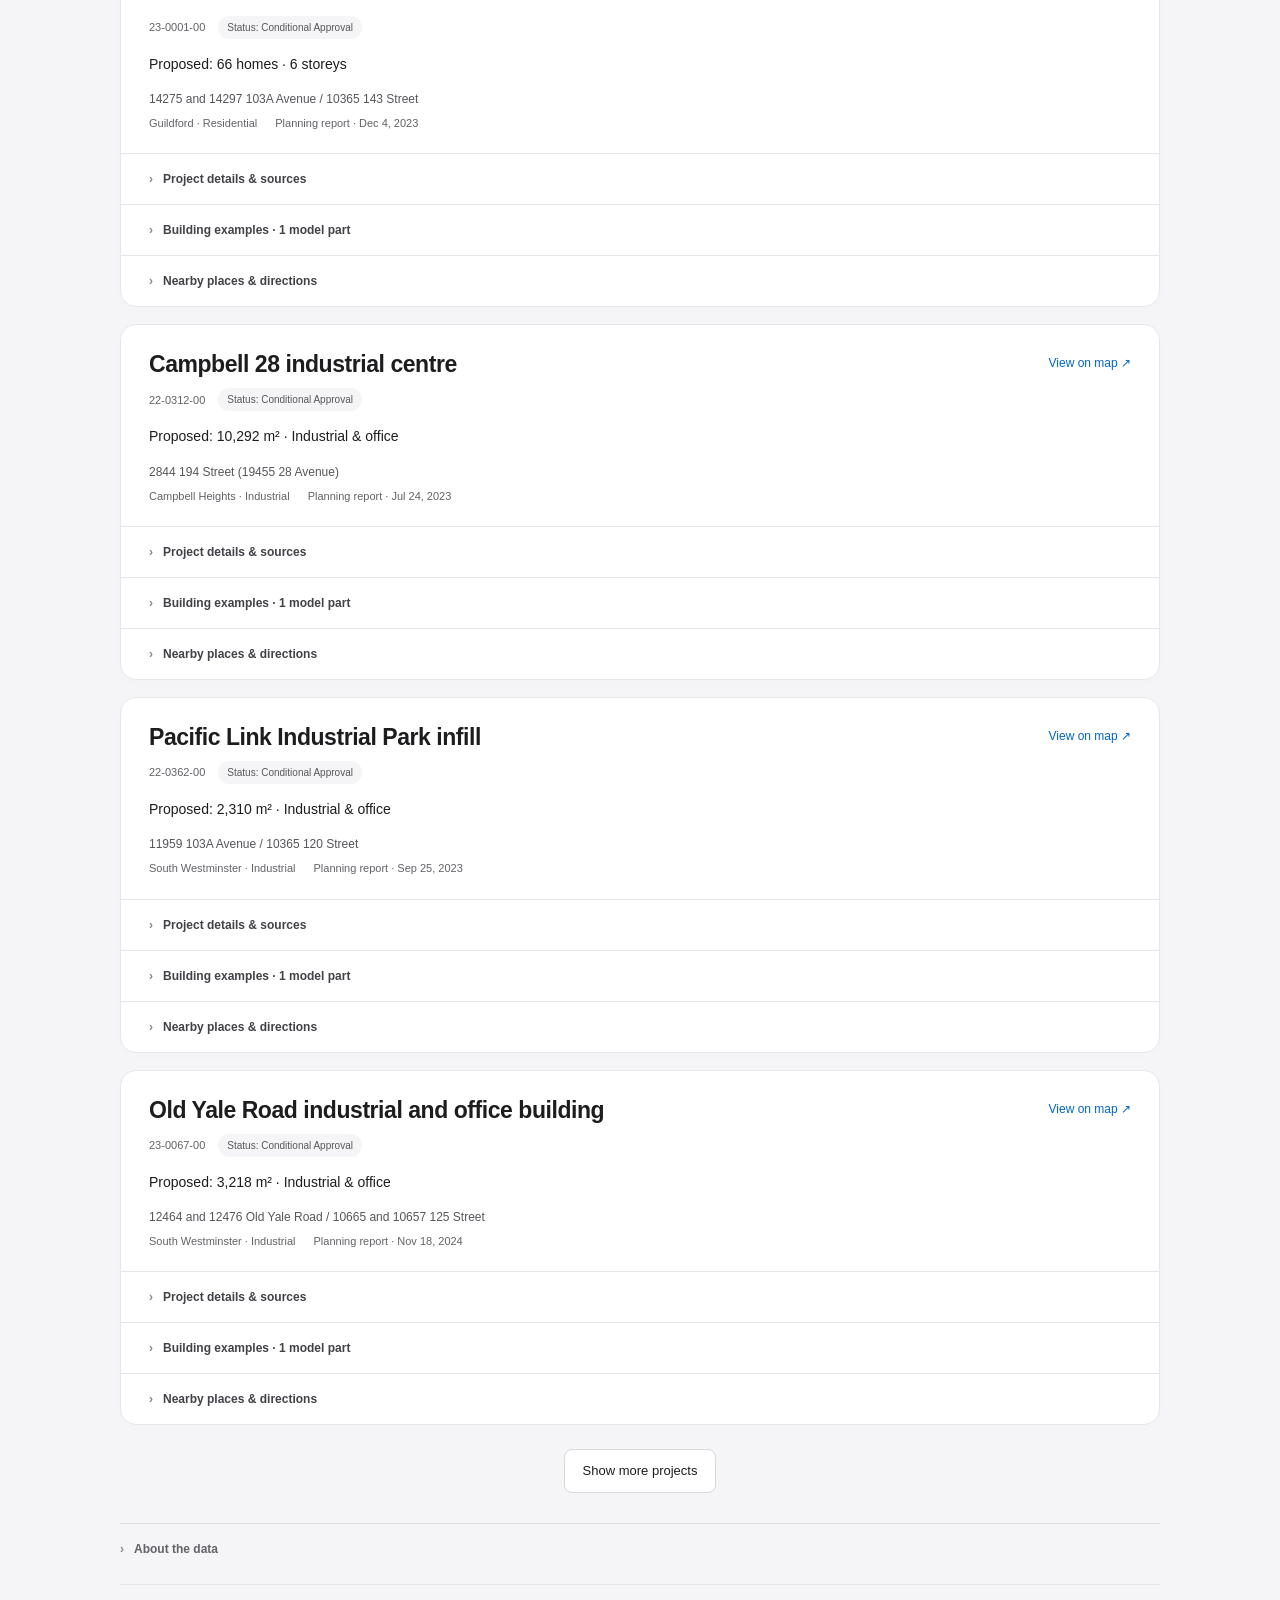
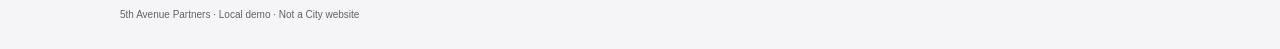
==== commit 94f251be: "Show 28 modelled projects with expanded 3D examples" ====
--- a/accessible.html
+++ b/accessible.html
@@ -3,14 +3,14 @@
 <head><meta name="robots" content="noindex,nofollow,noarchive">
   <meta charset="utf-8"><meta name="viewport" content="width=device-width,initial-scale=1">
   <title>Surrey in view · Project list</title><link rel="icon" href="data:,">
-  <link rel="stylesheet" href="accessible.css?v=mobile-aa-final-20260929"><script defer src="demo-publishing.js"></script><script defer src="nearby.js?v=20260929parks"></script><script defer src="travel-links.js"></script><script defer src="accessible.js?v=mobile-aa-final-20260929"></script>
+  <link rel="stylesheet" href="accessible.css?v=mobile-aa-final-20260929"><script defer src="demo-publishing.js"></script><script defer src="nearby.js?v=20260929parks"></script><script defer src="travel-links.js"></script><script defer src="accessible.js?v=modelled-projects-20260930"></script>
 </head>
 <body>
   <a class="skip" href="#content">Skip to project list</a>
   <header><a class="brand" href="./" data-map-link>Surrey in view.</a><nav aria-label="Demo pages"><a href="./" data-map-link>Explore map</a><a href="accessible.html" aria-current="page">List view</a></nav></header>
   <main id="content" tabindex="-1">
     <section class="intro"><p class="eyebrow">PROJECT LIST</p><h1>Explore at your own pace.</h1><p>Project summaries, building examples and nearby places. No 3D map required.</p><p id="revision" class="revision" role="status">Loading published data…</p></section>
-    <section class="filters" aria-label="Find a project"><div><label for="search">Find a project</label><input type="search" id="search" placeholder="Application number, name, address or use" autocomplete="off"></div><div><label for="filter">Show</label><select id="filter"><option value="models">Featured projects & added applications</option><option value="all">All application snapshots</option></select></div></section>
+    <section class="filters" aria-label="Find a project"><div><label for="search">Find a project</label><input type="search" id="search" placeholder="Application number, name, address or use" autocomplete="off"></div><div><label for="filter">Show</label><select id="filter"><option value="models">Featured 3D projects</option><option value="all">All 3D projects</option></select></div></section>
     <p id="result-count" class="result-count" role="status" aria-live="polite"></p>
     <div id="project-list" aria-busy="true"></div><button id="more" type="button" hidden>Show more projects</button>
     <details class="about"><summary>About the data</summary><div><p>This is an independent demonstration, not a City website. Application records, planning reports and approximate building samples can describe different dates or stages. The samples are not approved designs or the RFP’s final project list.</p><p>Floor areas are proposed project totals, not available leasing space. Nearby distances use approximate reference points, not entrances or travel times. A published accessible bus-stop flag does not establish an accessible route to the stop.</p><p><a href="data/proposed-building-sources.json">Model sources</a> · <a href="data/amenity-sources.json">Amenity sources</a> · <a href="data/transport-sources.json">Transport sources</a></p></div></details>
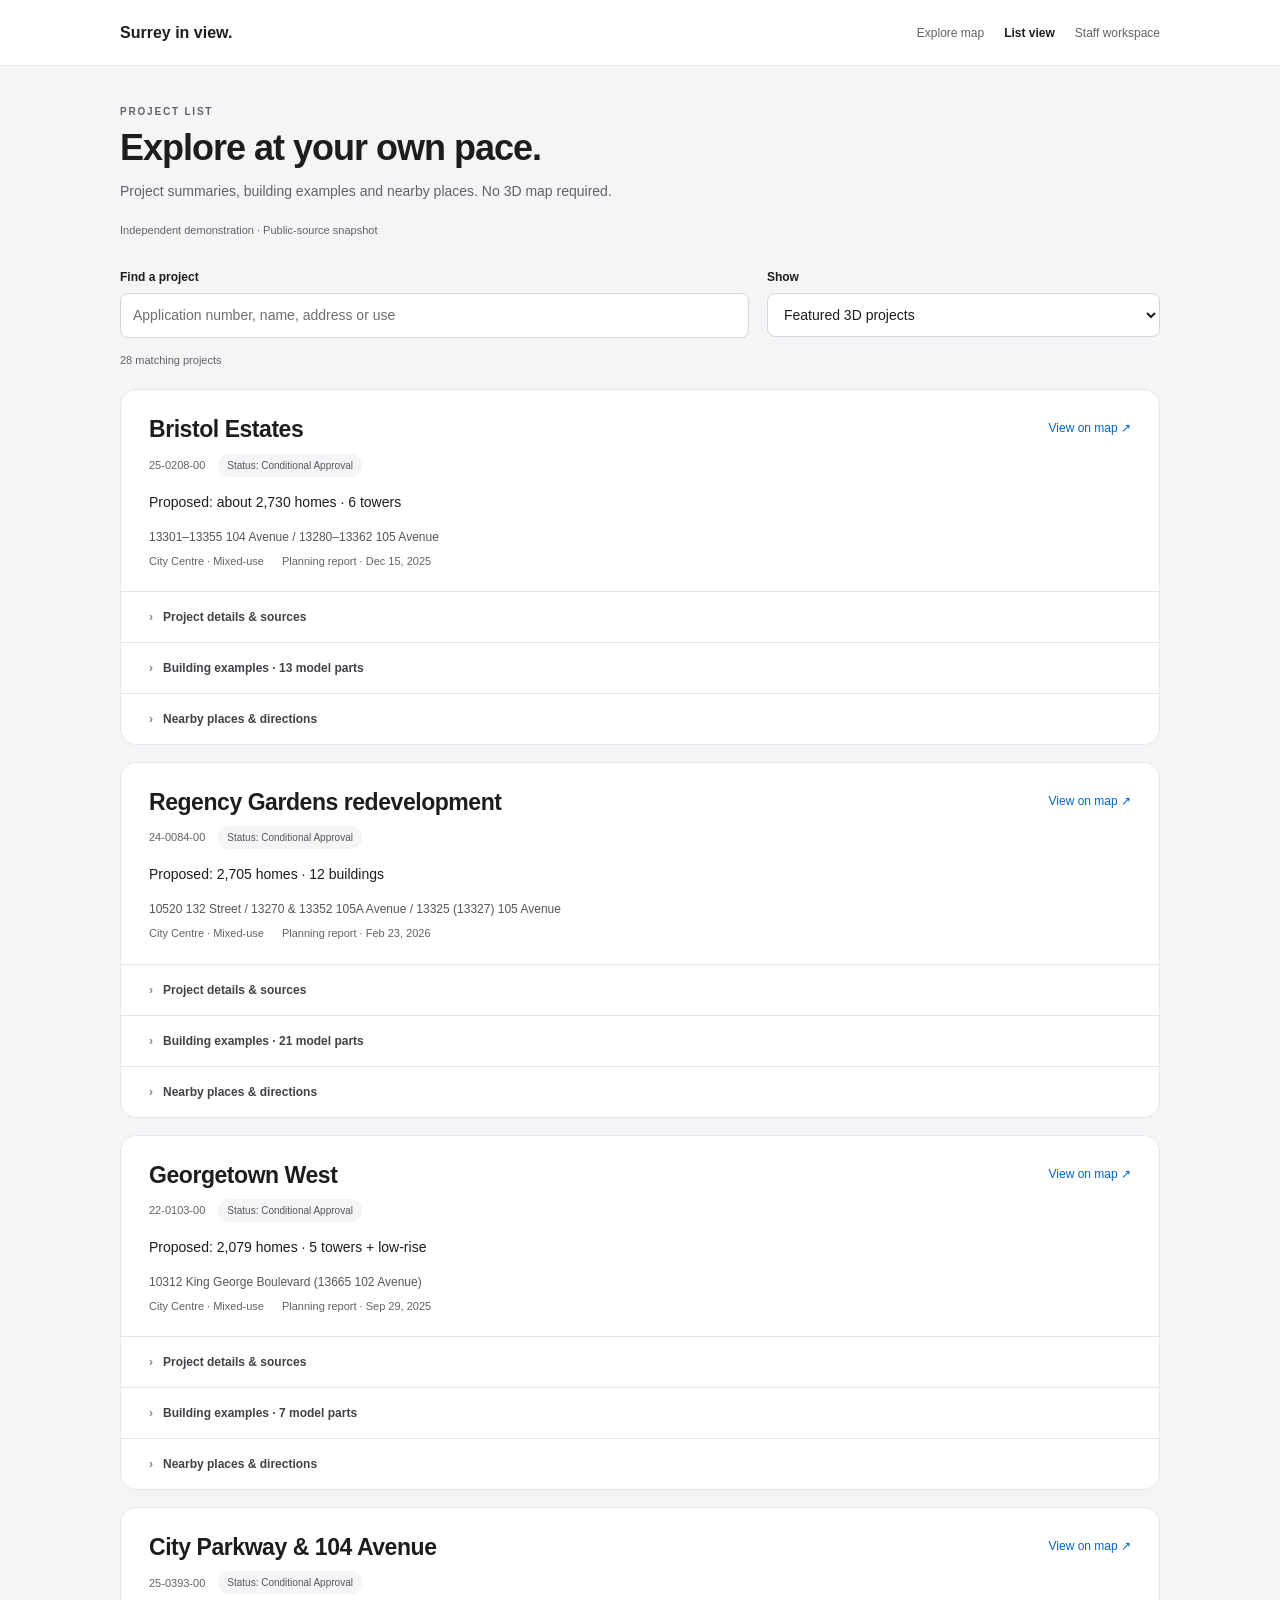
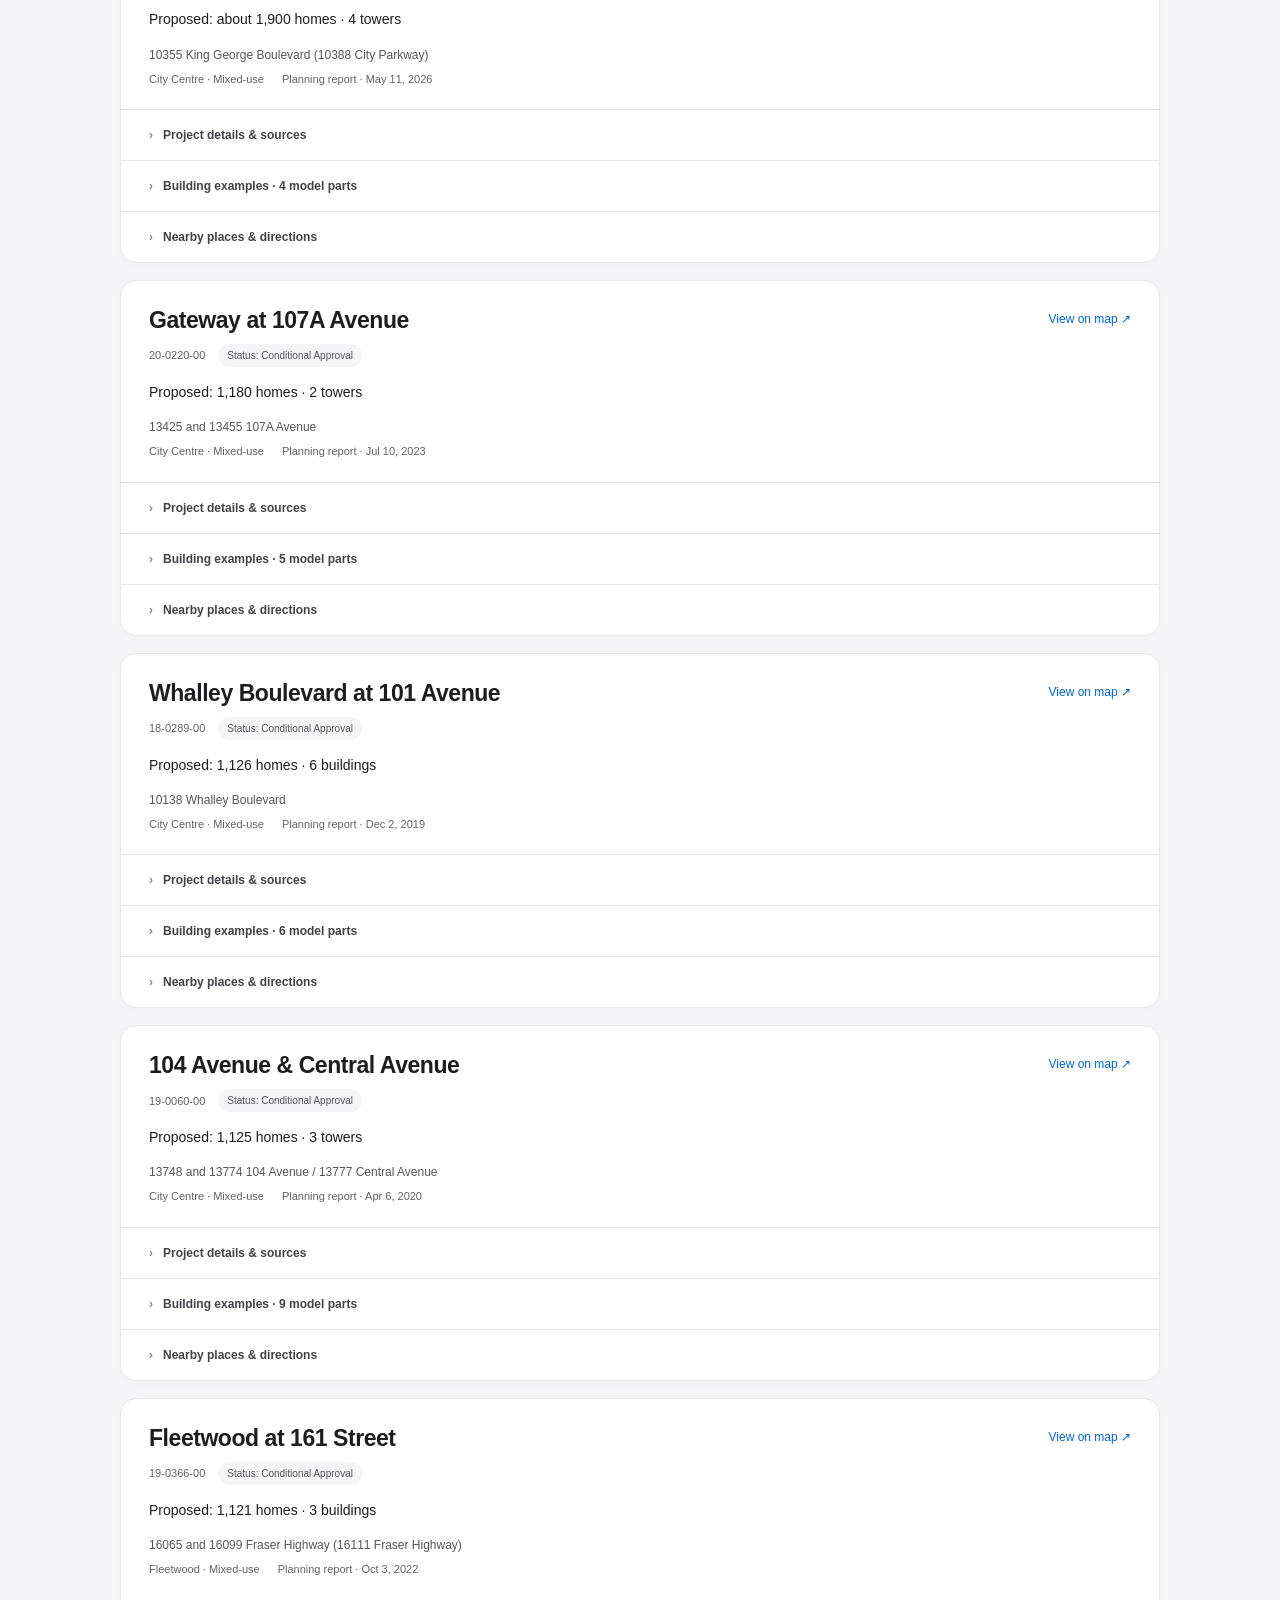
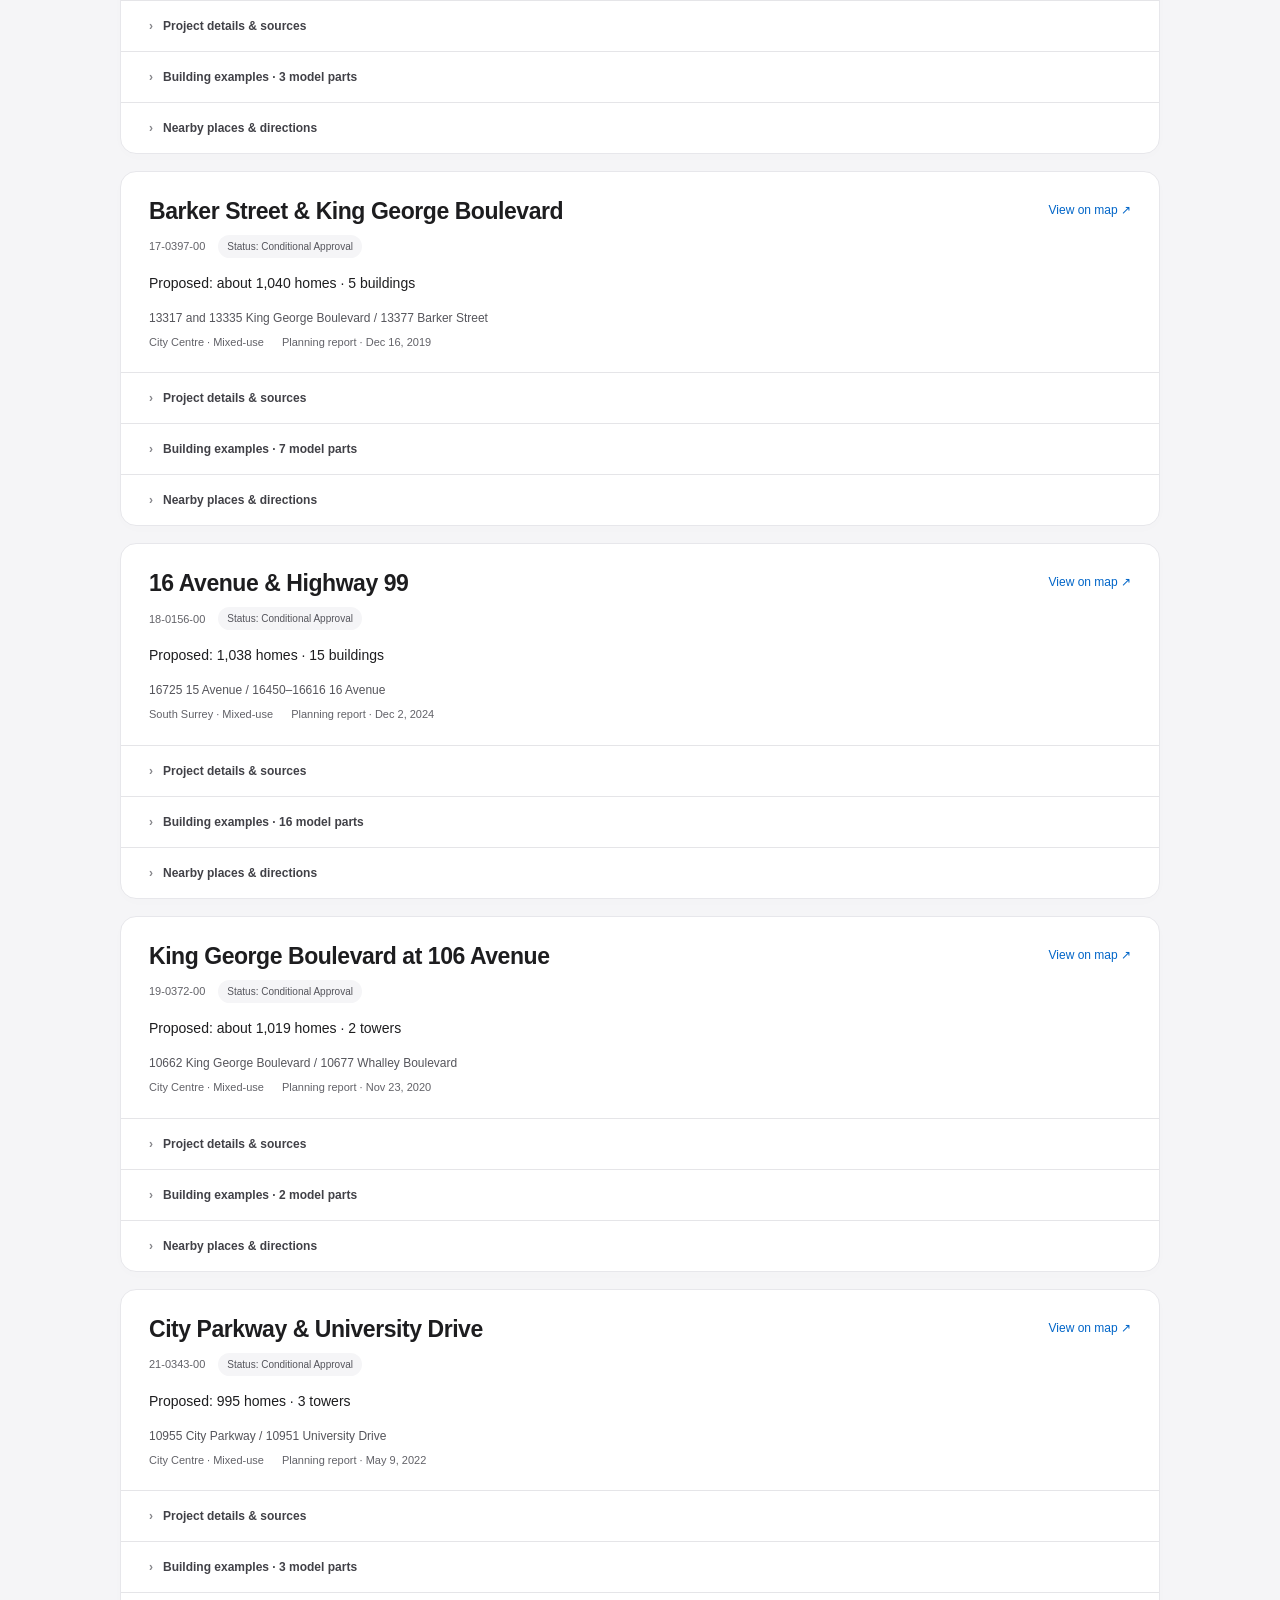
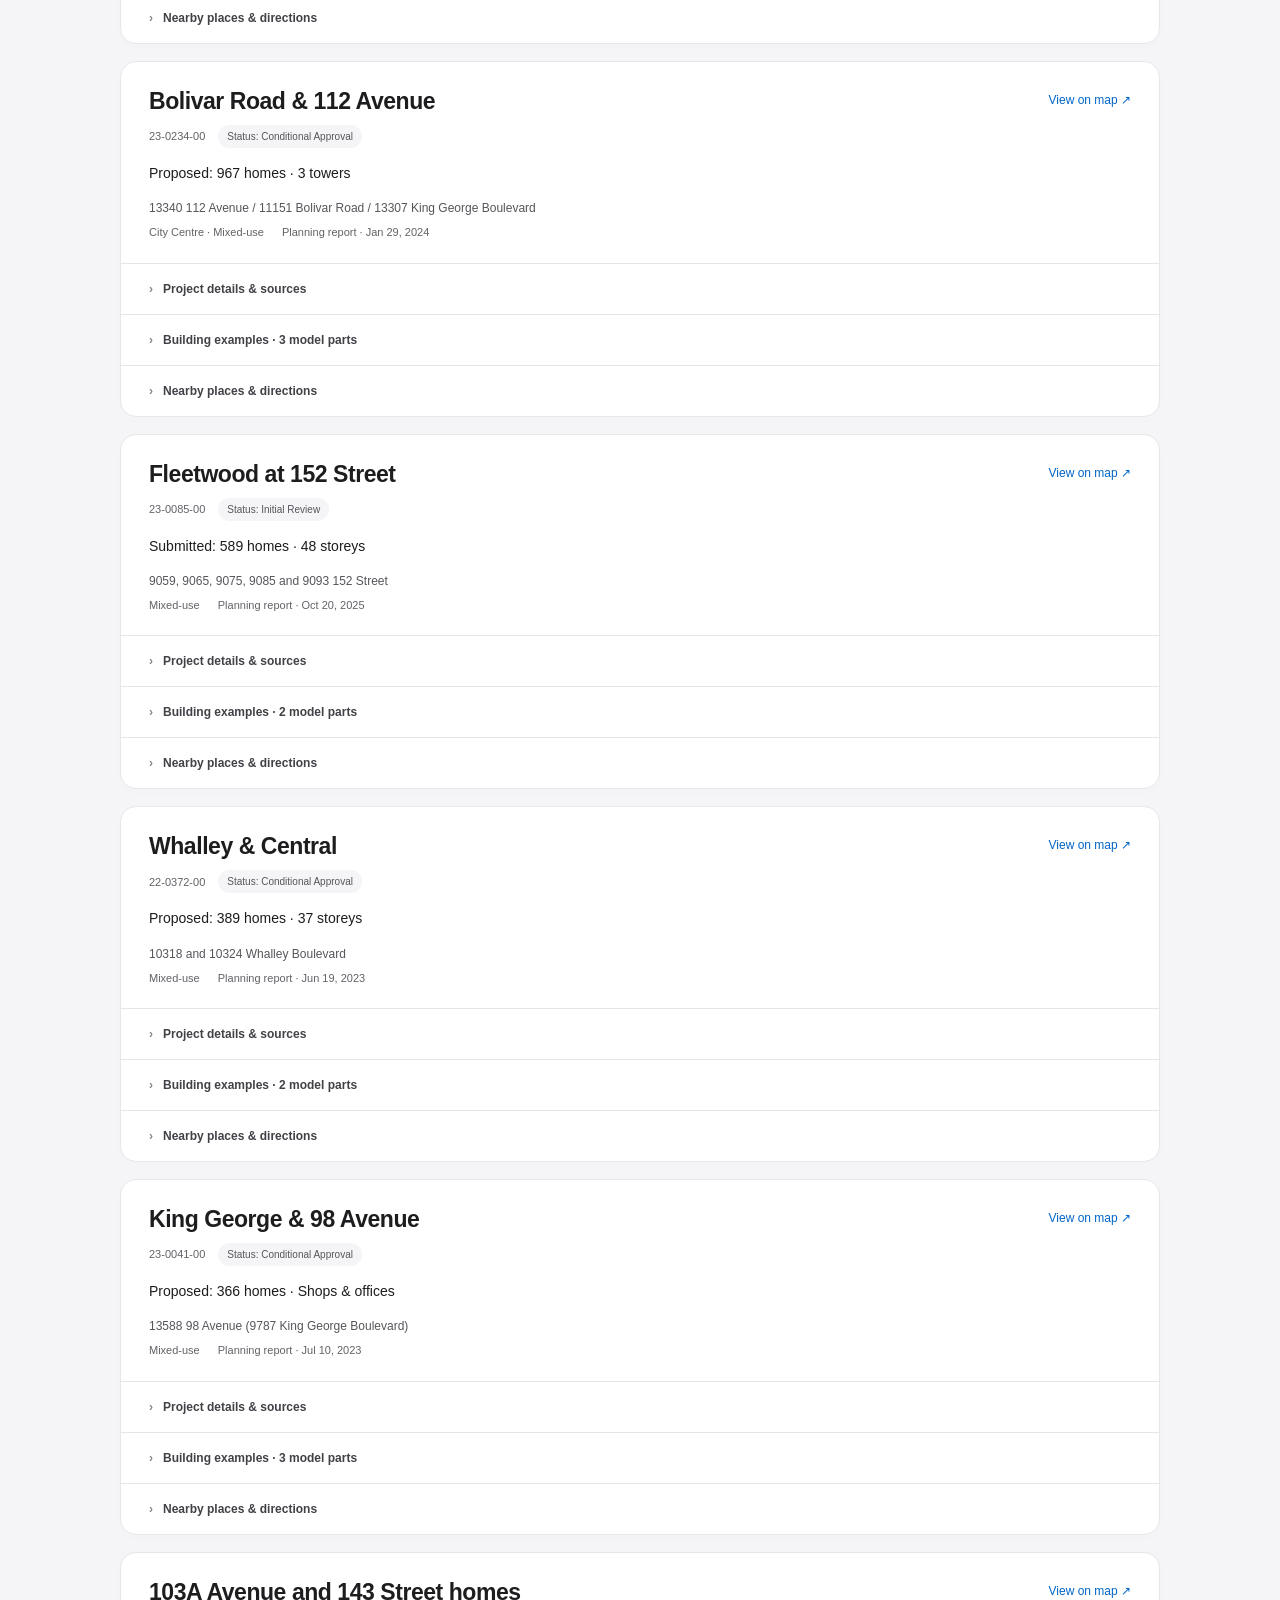
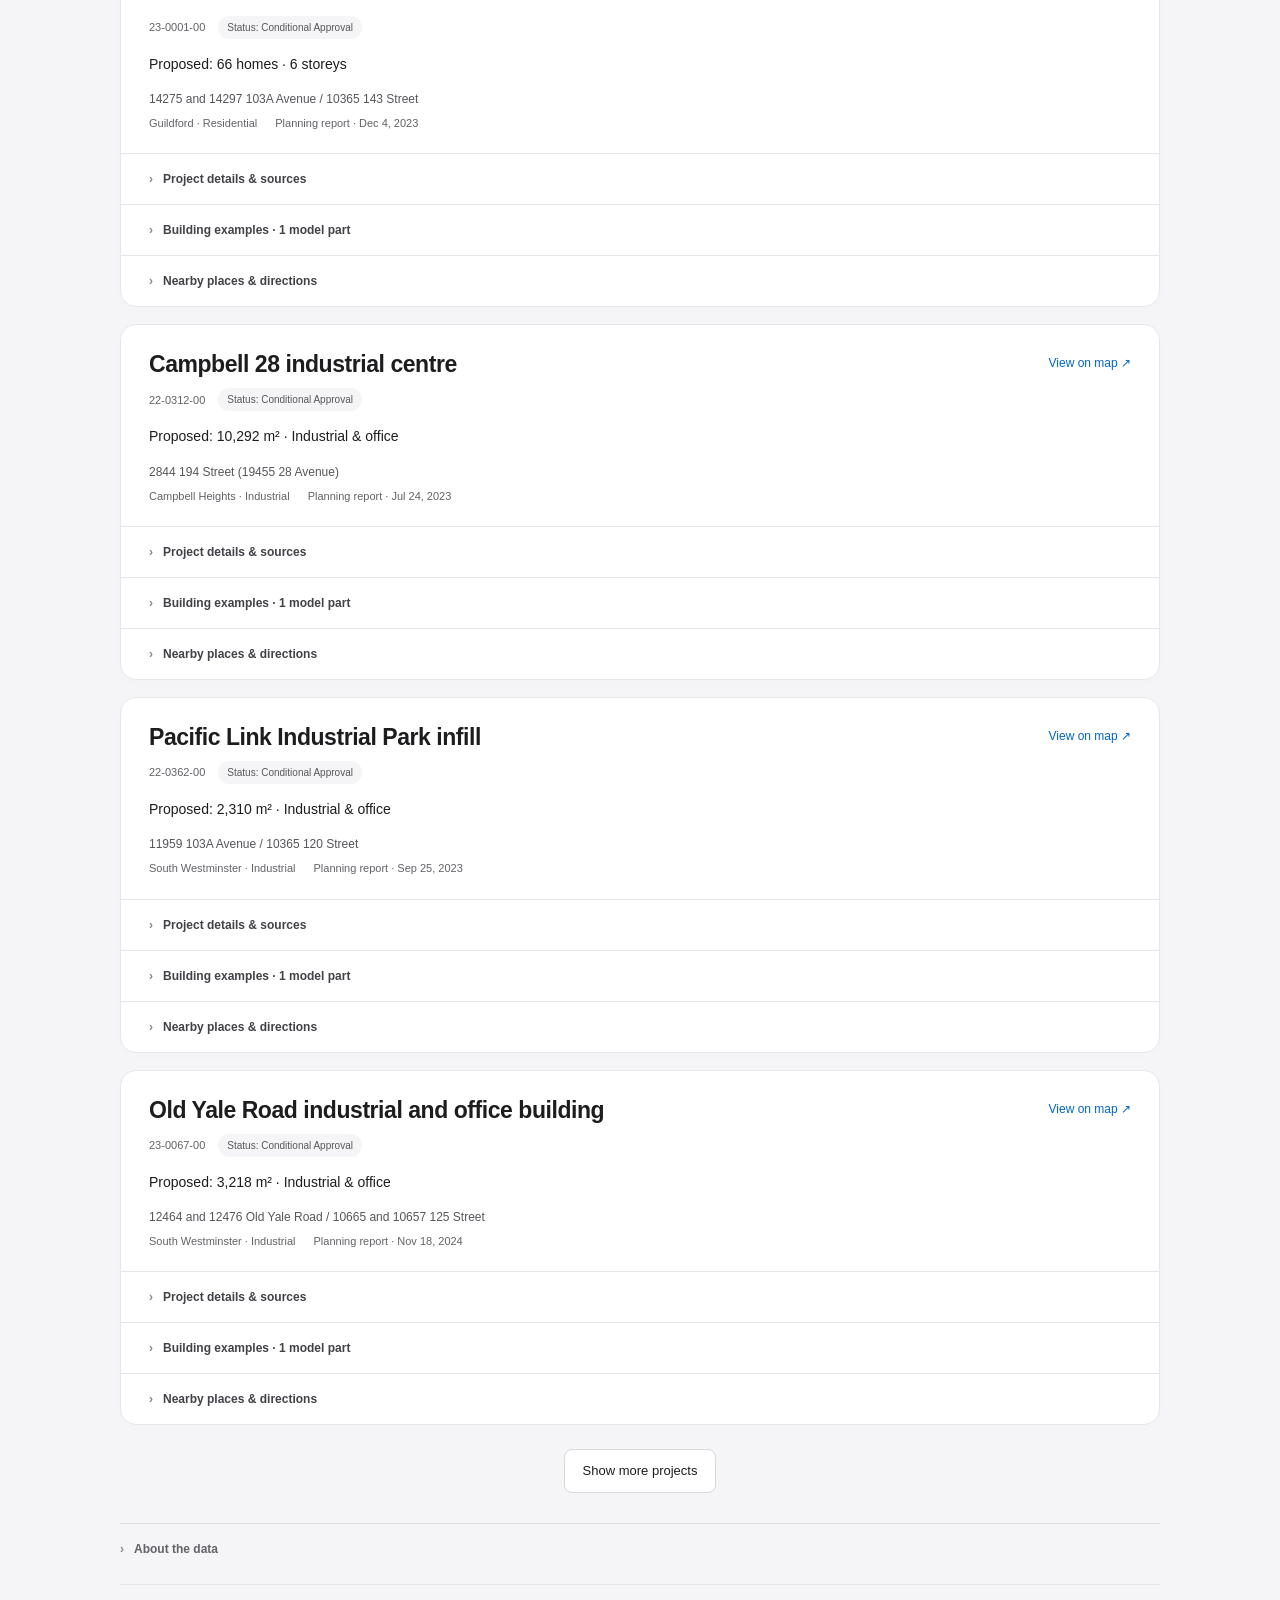
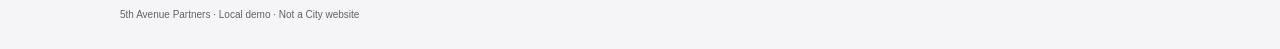
==== commit ce14d742: "Add Manage dashboard with browser-only publishing previews" ====
--- a/accessible.html
+++ b/accessible.html
@@ -1,13 +1,13 @@
 <!doctype html>
 <html lang="en">
-<head><meta name="robots" content="noindex,nofollow,noarchive">
+<head><script defer src="browser-workspace.js?v=20260930"></script><meta name="robots" content="noindex,nofollow,noarchive">
   <meta charset="utf-8"><meta name="viewport" content="width=device-width,initial-scale=1">
   <title>Surrey in view · Project list</title><link rel="icon" href="data:,">
-  <link rel="stylesheet" href="accessible.css?v=mobile-aa-final-20260929"><script defer src="demo-publishing.js"></script><script defer src="nearby.js?v=20260929parks"></script><script defer src="travel-links.js"></script><script defer src="accessible.js?v=modelled-projects-20260930"></script>
+  <link rel="stylesheet" href="accessible.css?v=mobile-aa-final-20260929"><script defer src="staff-transport.js?v=20260930"></script><script defer src="demo-publishing.js?v=20260930"></script><script defer src="nearby.js?v=20260929parks"></script><script defer src="travel-links.js"></script><script defer src="accessible.js?v=modelled-projects-20260930"></script>
 </head>
 <body>
   <a class="skip" href="#content">Skip to project list</a>
-  <header><a class="brand" href="./" data-map-link>Surrey in view.</a><nav aria-label="Demo pages"><a href="./" data-map-link>Explore map</a><a href="accessible.html" aria-current="page">List view</a></nav></header>
+  <header><a class="brand" href="./" data-map-link>Surrey in view.</a><nav aria-label="Demo pages"><a href="./" data-map-link>Explore map</a><a href="accessible.html" aria-current="page">List view</a><a href="staff.html">Staff workspace</a></nav></header>
   <main id="content" tabindex="-1">
     <section class="intro"><p class="eyebrow">PROJECT LIST</p><h1>Explore at your own pace.</h1><p>Project summaries, building examples and nearby places. No 3D map required.</p><p id="revision" class="revision" role="status">Loading published data…</p></section>
     <section class="filters" aria-label="Find a project"><div><label for="search">Find a project</label><input type="search" id="search" placeholder="Application number, name, address or use" autocomplete="off"></div><div><label for="filter">Show</label><select id="filter"><option value="models">Featured 3D projects</option><option value="all">All 3D projects</option></select></div></section>
